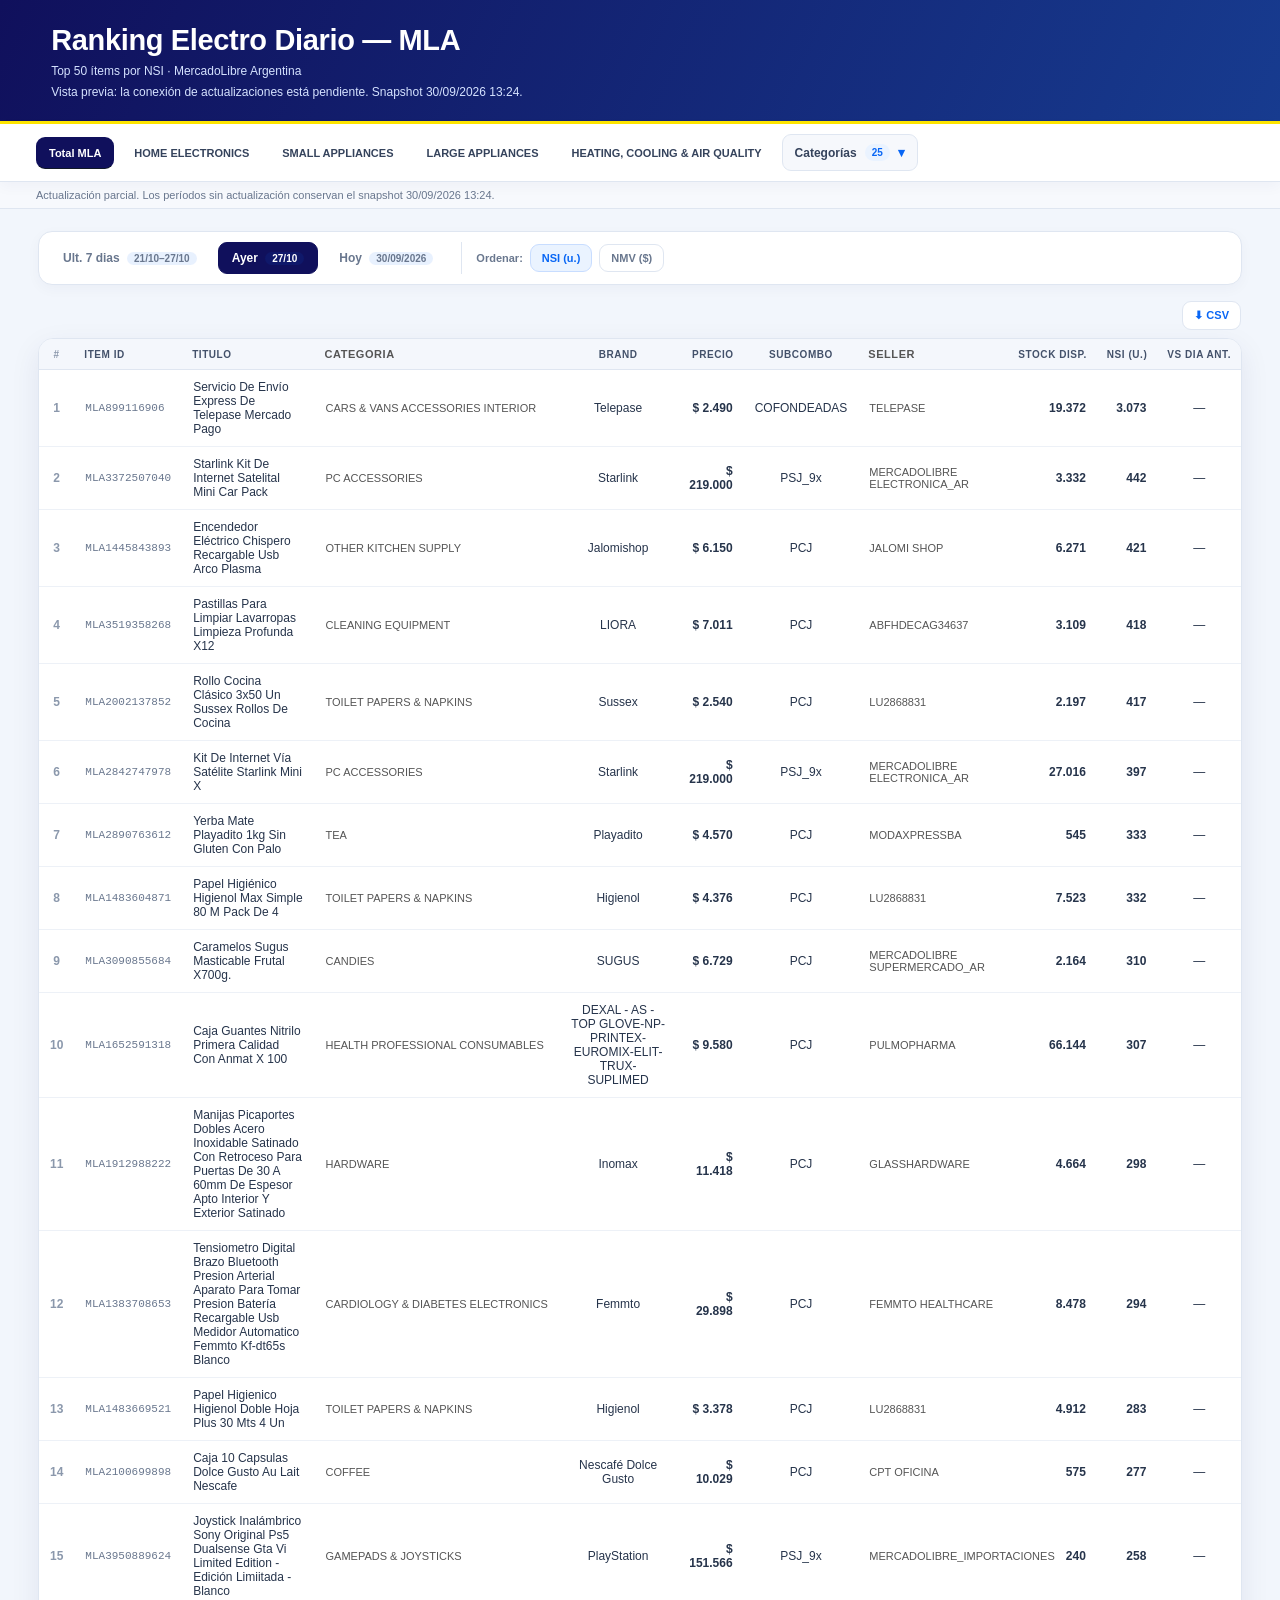
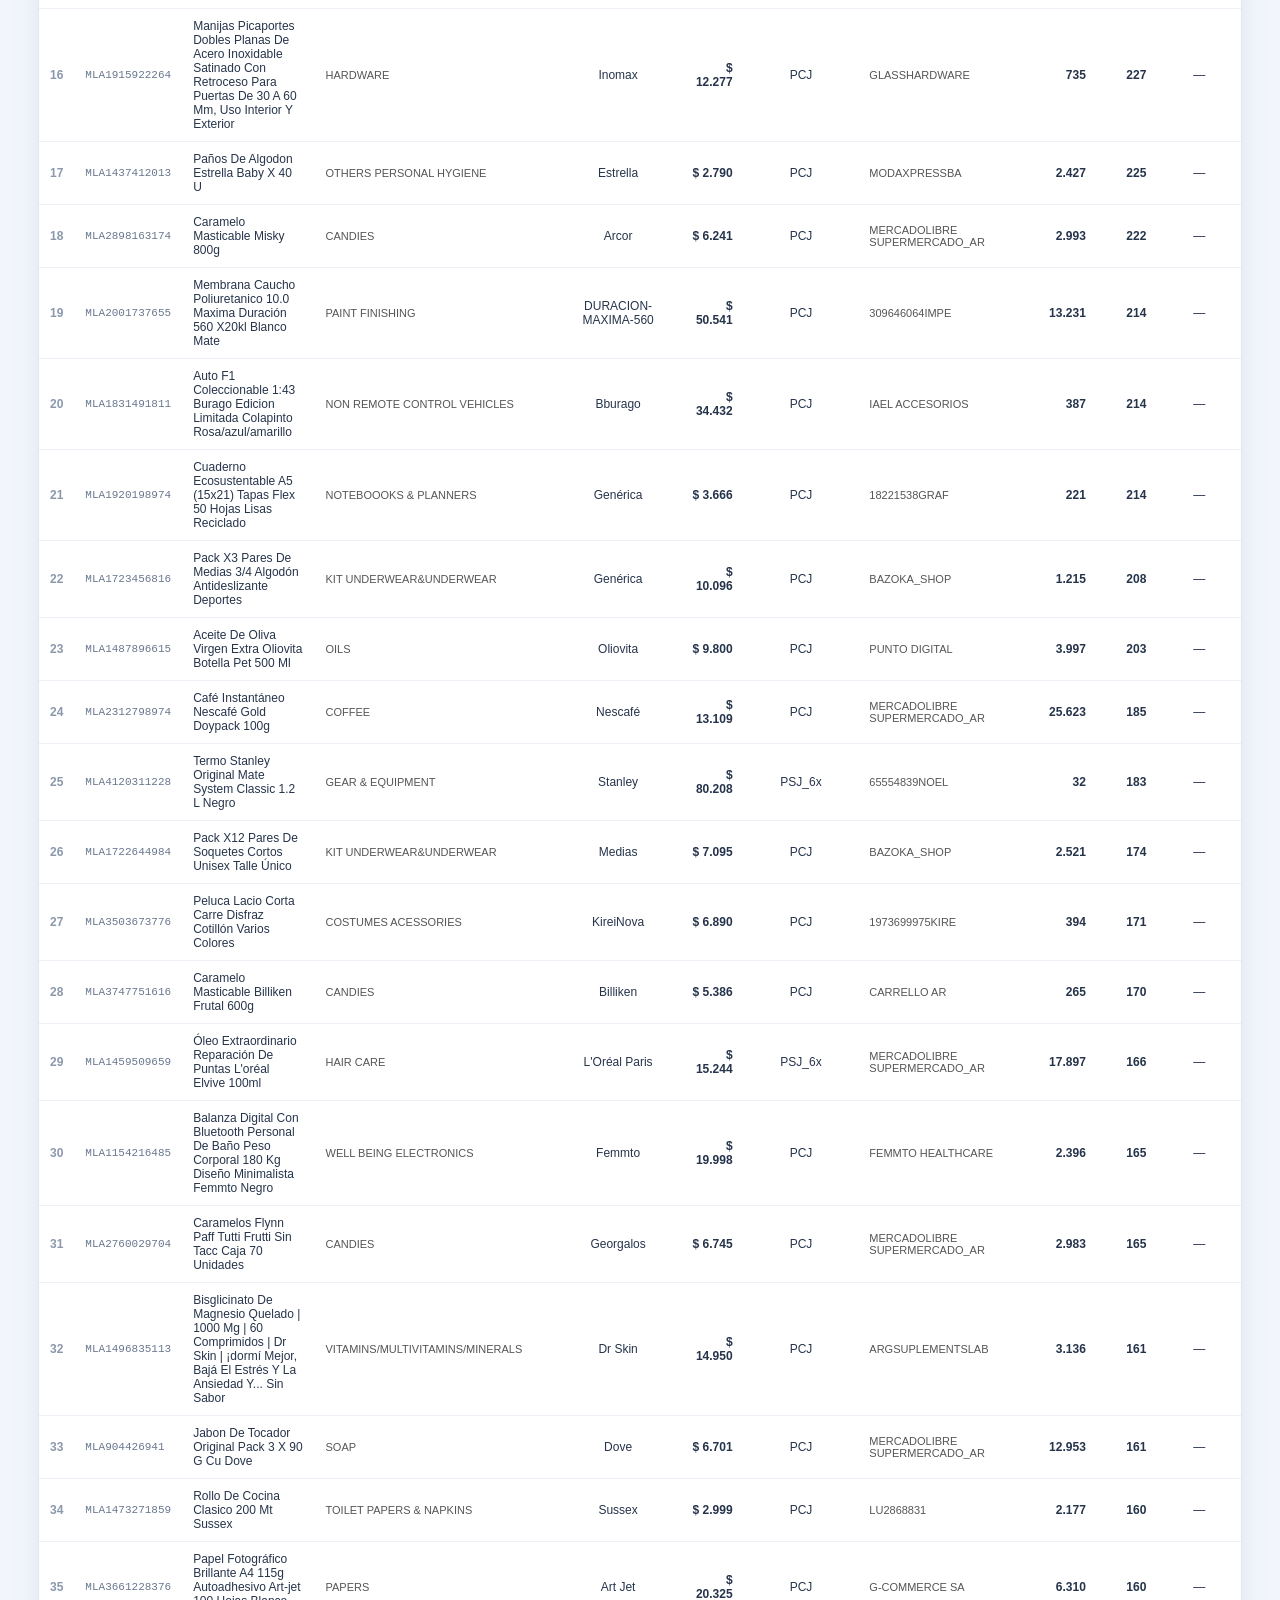
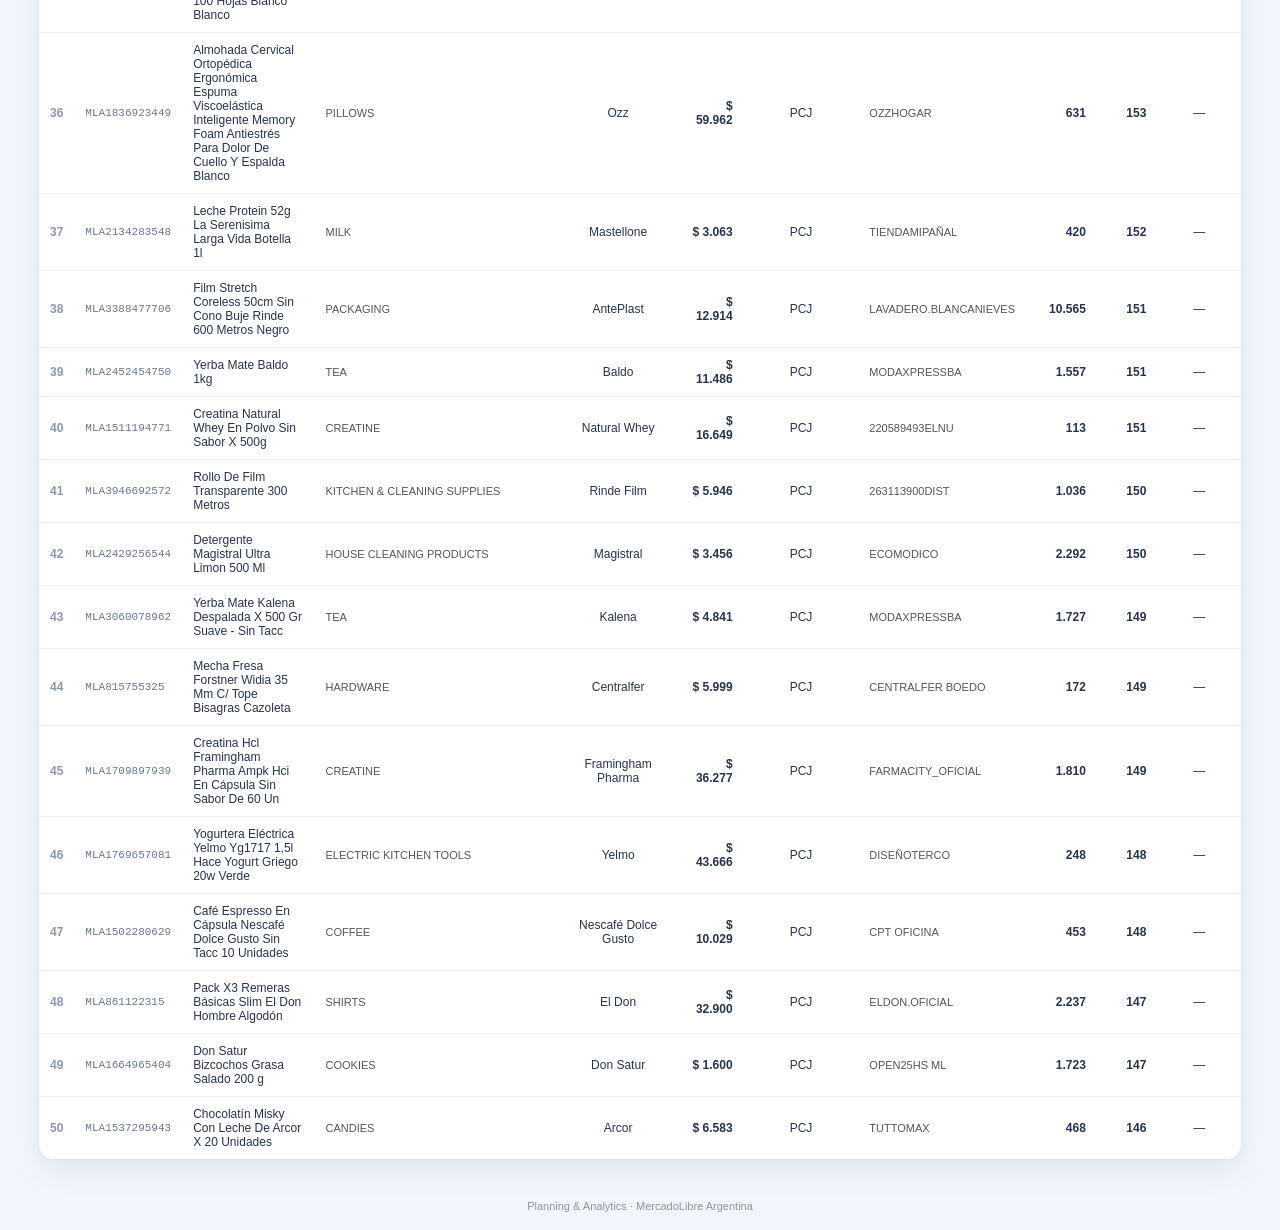
==== index.html @ 031a437a "Version ranking assets so style and timestamp fixes load immediately" ====
<!doctype html>
<html lang="es">
<meta charset="utf-8">
<meta name="viewport" content="width=device-width, initial-scale=1">
<title>Ranking Electro · MercadoLibre Argentina</title>
<body>
<p id="message">Cargando ranking…</p>
<noscript><p>Activá JavaScript para ver los datos actualizados. <a href="snapshot.html">Ver archivo histórico</a>.</p></noscript>
<script>
(async function () {
  try {
    const response = await fetch('snapshot.html', {cache: 'no-store'});
    if (!response.ok) throw new Error('No se pudo cargar el ranking');
    let html = await response.text();
    if (!html.includes('class="cat-tabs"') || !html.includes('</body>')) throw new Error('El formato del ranking cambió');
    html = html.replace('</head>', '<link rel="stylesheet" href="theme-preview.css?v=20261028-2"></head>');
    html = html.replace('</body>', '<script src="theme-preview.js?v=20261028-2"><\/script><script src="refresh-preview.js?v=20261028-2"><\/script></body>');
    document.open(); document.write(html); document.close();
  } catch (error) {
    document.getElementById('message').textContent = error.message;
  }
})();
</script>
</body>
</html>
---- theme-preview.css ----
:root {
  --ink: #18243a;
  --muted: #69778e;
  --navy: #10105c;
  --blue: #0866f5;
  --blue-soft: #eaf3ff;
  --line: #dfe6f1;
  --surface: #ffffff;
  --canvas: #f2f6fc;
  --accent: #ffe600;
  --shadow: 0 10px 30px rgba(16, 16, 92, .08);
}

html { background: var(--canvas); }
body {
  background: var(--canvas);
  color: var(--ink);
  font-family: Inter, "Segoe UI", Arial, sans-serif;
}

.header {
  background: linear-gradient(115deg, #10105c 0%, #173b8f 100%);
  border: 0;
  border-bottom: 3px solid var(--accent);
  color: #fff;
  padding: 24px clamp(18px, 4vw, 56px) 22px;
}
.header h1 { color: #fff; font-size: clamp(21px, 2.3vw, 29px); letter-spacing: -.35px; }
.header p { color: #d5e2ff; font-size: 12px; margin-top: 7px; }
.header p.preview-note { background: transparent; border: 0; color: #d5e2ff; padding: 0; }

.cat-tabs {
  align-items: center;
  background: rgba(255,255,255,.96);
  border-bottom: 1px solid var(--line);
  box-shadow: 0 4px 14px rgba(16, 16, 92, .04);
  display: flex;
  flex-wrap: nowrap;
  gap: 7px;
  overflow: visible;
  padding: 10px clamp(12px, 3vw, 36px);
  position: sticky;
  top: 0;
  z-index: 20;
}
.tab-separator { display: none; }
.tab-btn {
  background: transparent;
  border: 1px solid transparent;
  border-radius: 9px;
  color: var(--muted);
  flex: 0 0 auto;
  font-size: 12px;
  padding: 9px 12px;
  transition: background .15s ease, color .15s ease, border-color .15s ease;
}
.tab-btn:hover { background: var(--blue-soft); color: var(--navy); }
.tab-btn.grp-btn { color: #35435c; font-size: 11px; font-weight: 700; letter-spacing: 0; }
.tab-btn.grp-btn[data-cat="grp-total"] { background: var(--navy); color: #fff; }
.tab-btn.grp-btn[data-cat="grp-total"].active { background: var(--navy); color: #fff !important; }
.tab-btn.active:not(.grp-btn) { background: var(--blue-soft); border-color: #c8ddff; color: var(--blue) !important; }
.hs-main-btn { border-color: #f4d6da; color: #a93245; }

.category-more { flex: 0 0 auto; position: relative; }
.category-more > summary {
  align-items: center;
  background: #f6f8fc;
  border: 1px solid var(--line);
  border-radius: 9px;
  color: #35435c;
  cursor: pointer;
  display: flex;
  font-size: 12px;
  font-weight: 700;
  gap: 8px;
  list-style: none;
  padding: 9px 12px;
  white-space: nowrap;
}
.category-more > summary::-webkit-details-marker { display: none; }
.category-more > summary::after { content: "▾"; color: var(--blue); font-size: 13px; }
.category-more[open] > summary { background: var(--blue-soft); border-color: #c8ddff; }
.category-count {
  background: var(--blue-soft);
  border-radius: 999px;
  color: var(--blue);
  font-size: 10px;
  font-weight: 700;
  padding: 3px 7px;
}
.preview-note {
  background: #f7f9fd;
  border-bottom: 1px solid var(--line);
  color: var(--muted);
  font-size: 11px;
  padding: 7px clamp(12px, 3vw, 36px);
}
.category-menu {
  background: var(--surface);
  border: 1px solid var(--line);
  border-radius: 14px;
  box-shadow: var(--shadow);
  display: grid;
  gap: 3px;
  grid-template-columns: repeat(2, minmax(170px, 1fr));
  max-height: min(65vh, 520px);
  min-width: min(440px, calc(100vw - 28px));
  overflow: auto;
  padding: 9px;
  position: absolute;
  right: 0;
  top: calc(100% + 8px);
  z-index: 30;
}
.category-menu .tab-btn {
  border: 0;
  border-radius: 8px;
  text-align: left;
  white-space: normal;
}
.category-menu .tab-btn.active { background: var(--blue-soft); }

.cat-panel { padding: 22px clamp(14px, 3vw, 38px); }
.day-bar {
  align-items: center;
  background: var(--surface);
  border: 1px solid var(--line);
  border-radius: 14px;
  box-shadow: 0 4px 14px rgba(16, 16, 92, .035);
  gap: 7px;
  margin-bottom: 16px;
  padding: 10px;
}
.day-btn {
  background: transparent;
  border: 1px solid transparent;
  border-radius: 9px;
  color: var(--muted);
  padding: 8px 13px;
}
.day-btn:hover { background: var(--blue-soft); color: var(--navy); }
.day-btn.active { background: var(--navy); border-color: var(--navy); box-shadow: none; color: #fff; }
.date-tag { background: rgba(8,102,245,.09); color: inherit; }
.day-sort-sep { background: var(--line); margin: 0 7px; }
.day-sort-lbl { color: var(--muted); }
.cat-sort-btn { border: 1px solid var(--line); border-radius: 9px; color: var(--muted); padding: 7px 11px; }
.cat-sort-btn.active { background: var(--blue-soft); border-color: #c8ddff; color: var(--blue); }

.card {
  background: var(--surface);
  border: 1px solid var(--line);
  border-radius: 15px;
  box-shadow: var(--shadow);
}
table { font-size: 12px; }
thead tr { background: #f4f7fc; }
thead th { border-bottom: 1px solid var(--line); color: #43516a; font-size: 10px; letter-spacing: .55px; }
tbody td { border-bottom-color: #edf1f7; color: #26344b; padding: 10px 11px; }
tbody tr:hover { background: #f5f9ff !important; }
.col-rank { color: #8b98ac; }
.col-id { color: #69778e; }
.dl-bar { margin: 0 1px 8px; }
.dl-btn { background: #fff; border: 1px solid var(--line); border-radius: 9px; color: var(--blue); padding: 7px 11px; }
.dl-btn:hover { background: var(--blue-soft); border-color: #c8ddff; color: var(--navy); }
.footer { color: #8a96a9; }

.hs-period-bar { background: linear-gradient(115deg, #8f2944 0%, #c54b50 100%); border-radius: 14px; padding: 14px 18px; }
.hs-cat-tabs { border-color: var(--line); border-radius: 13px; box-shadow: 0 4px 14px rgba(16, 16, 92, .035); }
.hs-cat-btn.active { color: var(--blue); }

@media (max-width: 760px) {
  .cat-tabs { flex-wrap: wrap; position: static; }
  .category-menu { grid-template-columns: 1fr; right: auto; left: 0; }
  .cat-panel { padding: 14px 10px; }
  .day-bar { align-items: stretch; }
  .day-sort-sep { display: none; }
  .day-sort-lbl { padding: 5px 4px; }
}
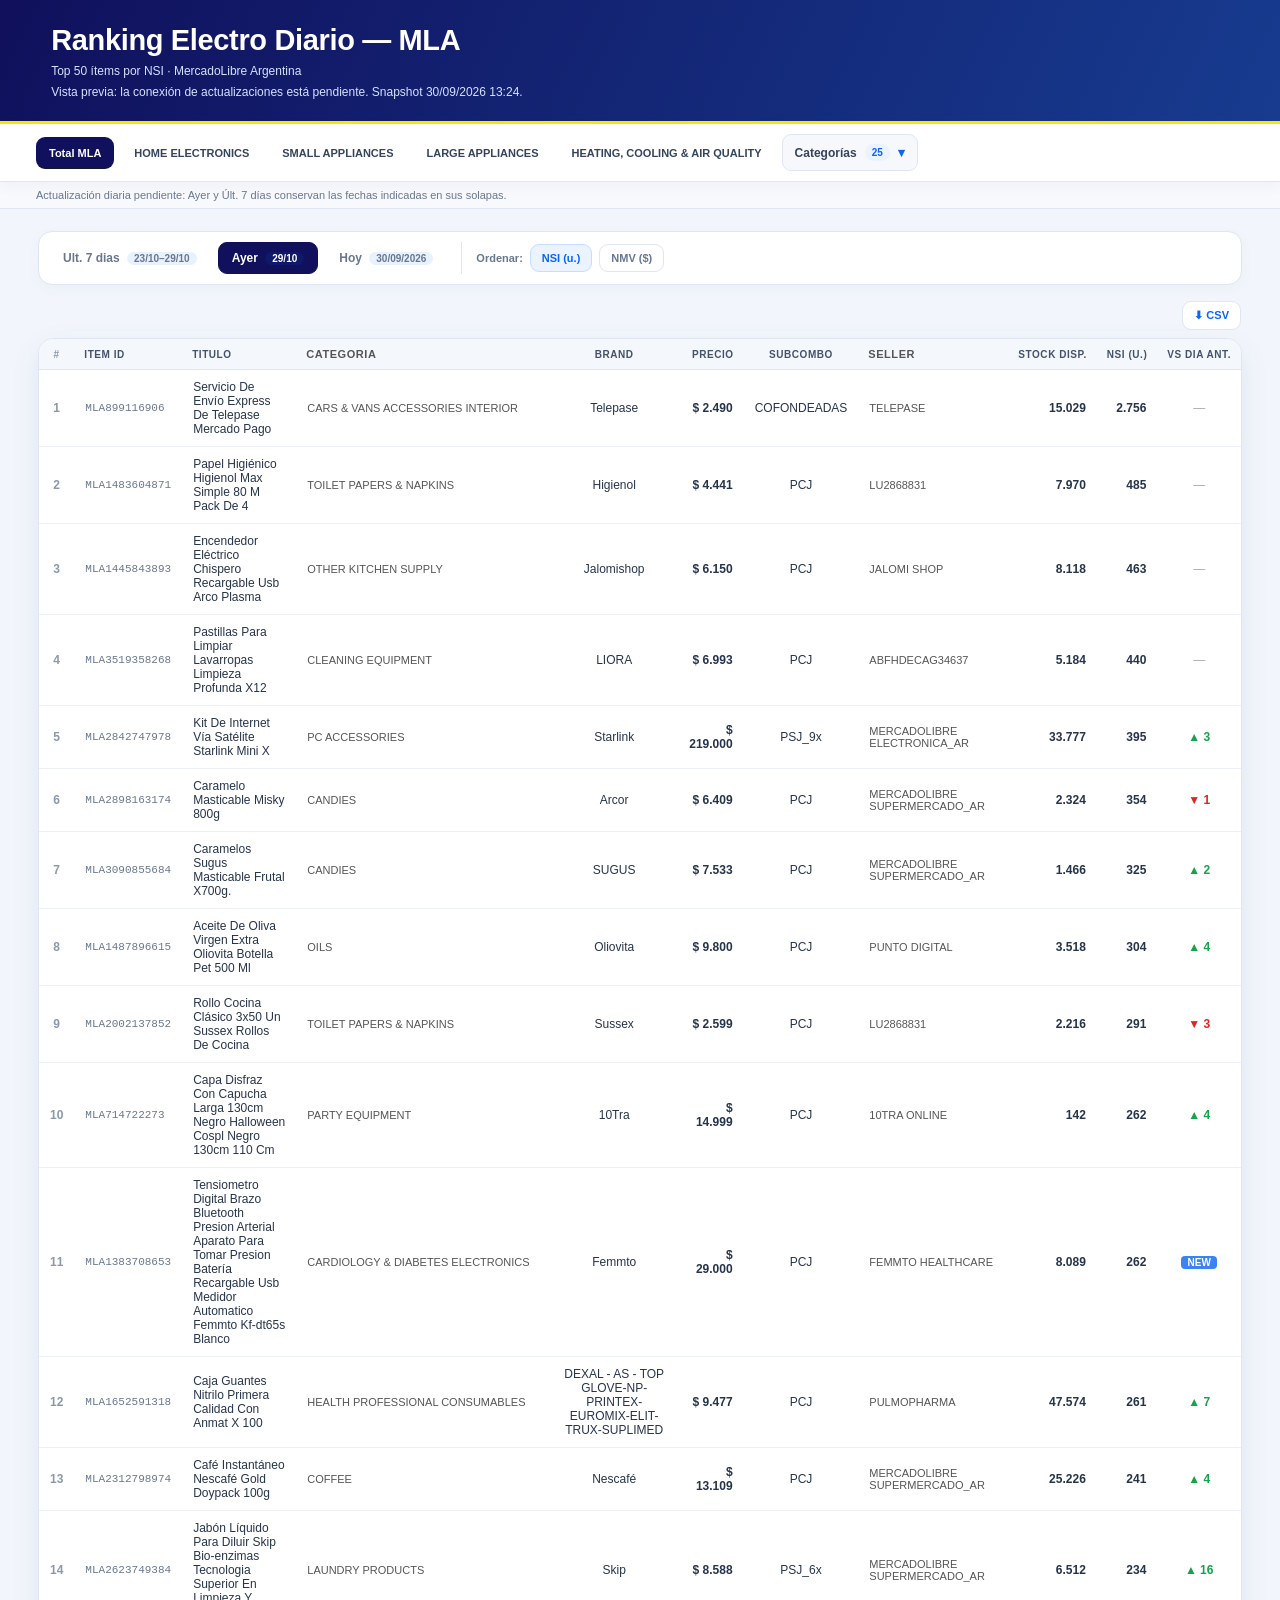
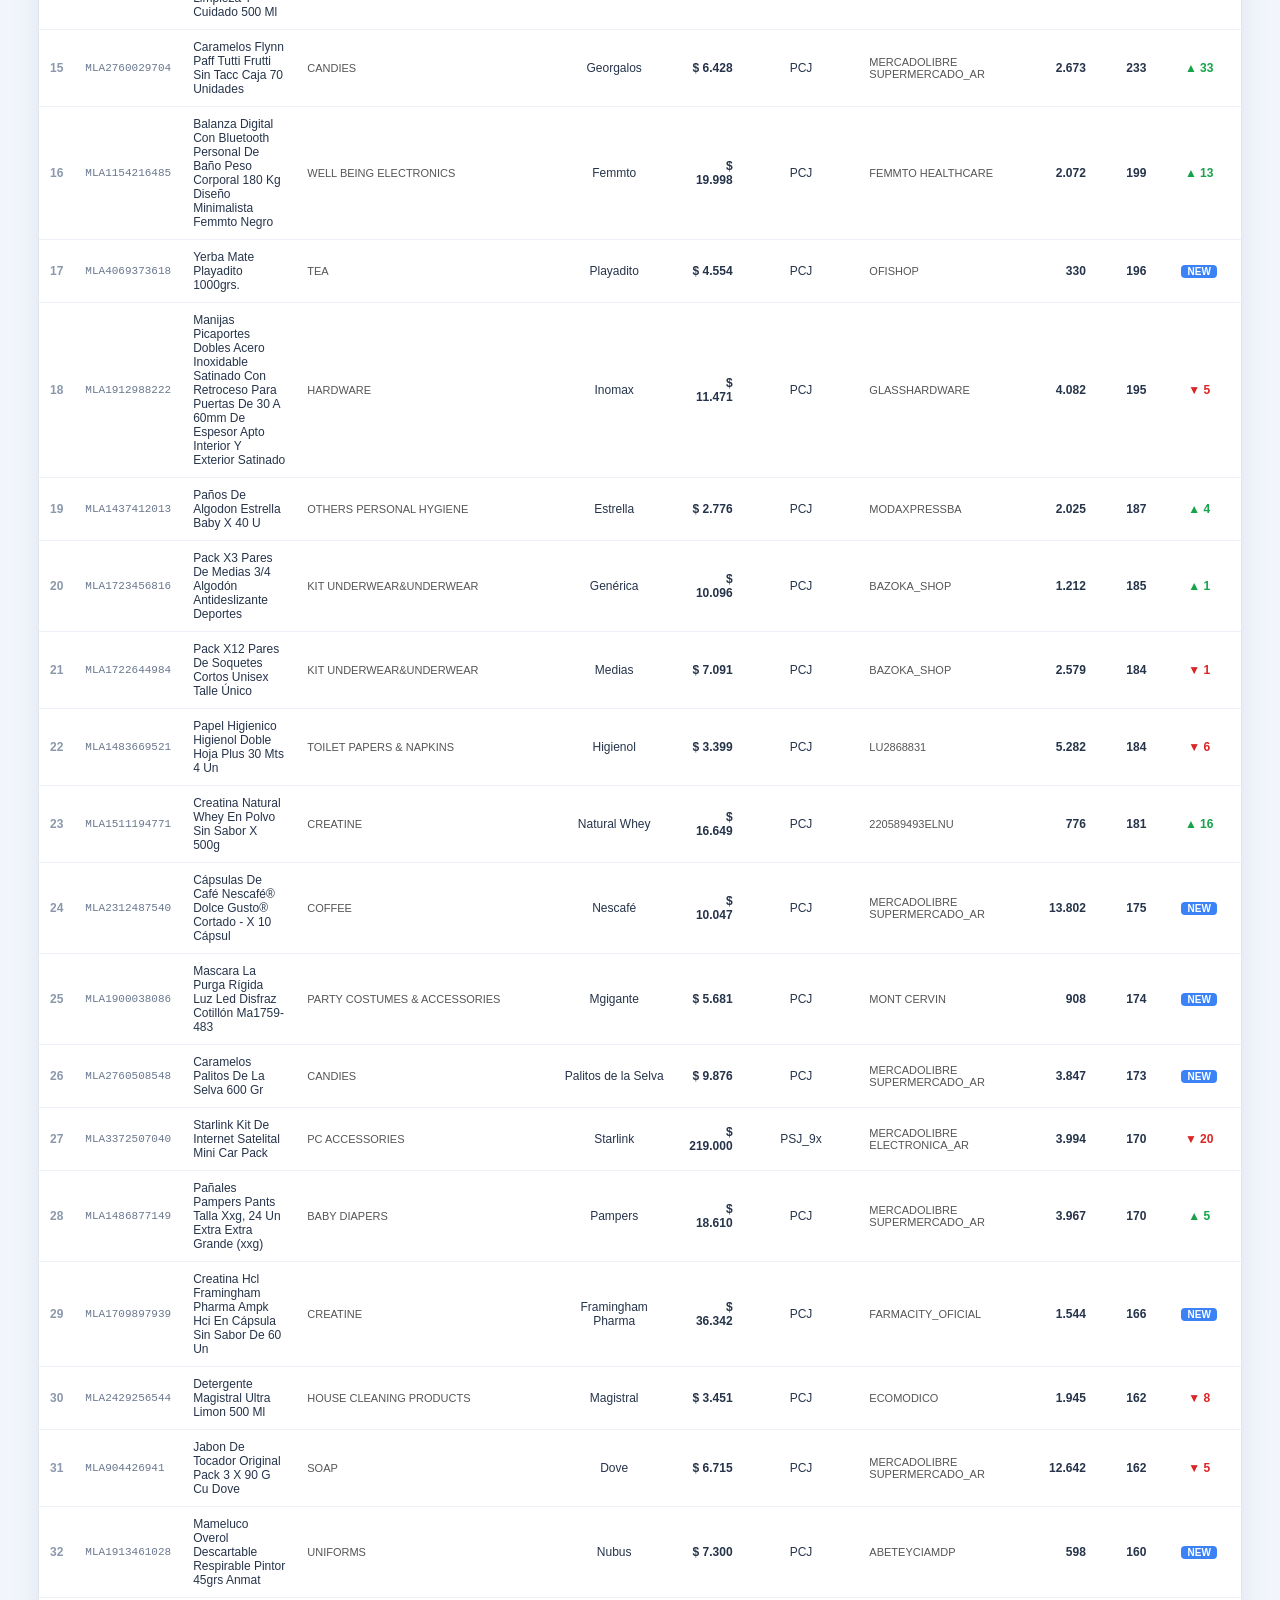
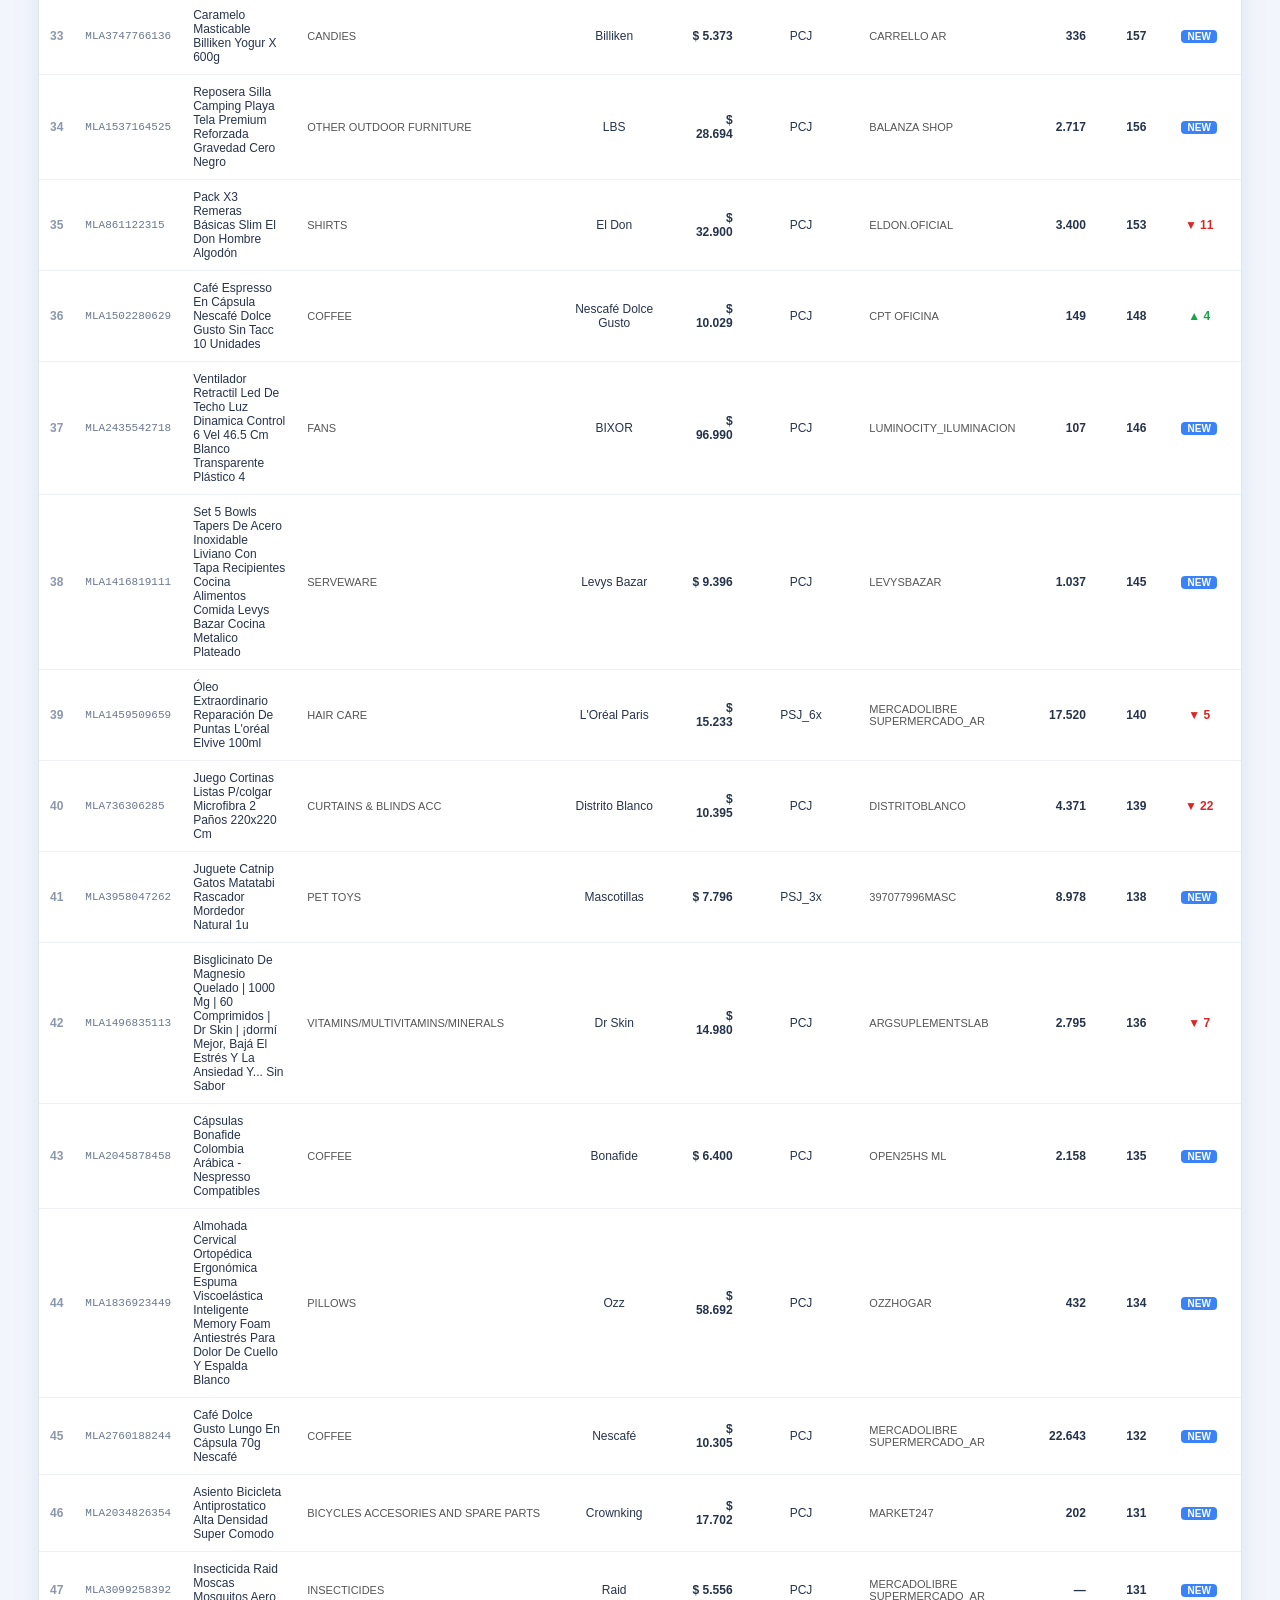
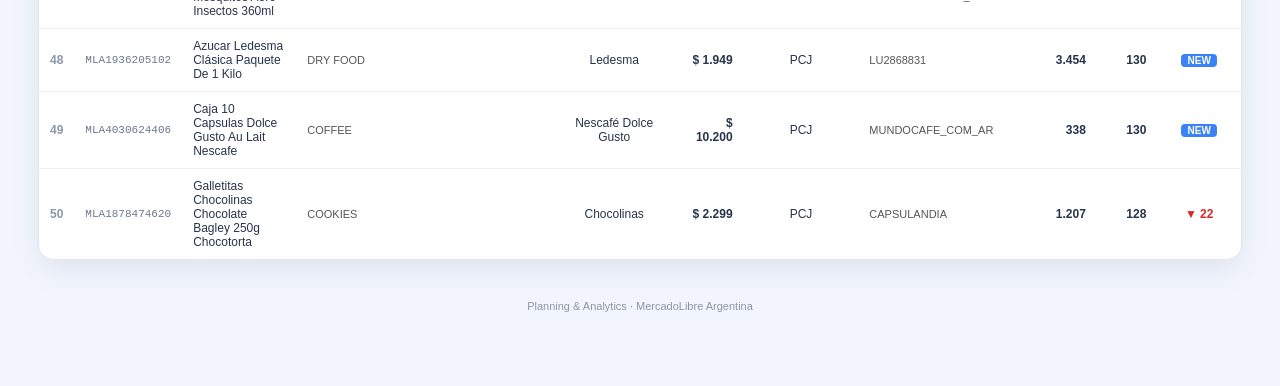
==== commit adfcc72f: "Restore rank changes, date freshness warnings, and metric-aware comparison" ====
--- a/index.html
+++ b/index.html
@@ -13,8 +13,8 @@
     if (!response.ok) throw new Error('No se pudo cargar el ranking');
     let html = await response.text();
     if (!html.includes('class="cat-tabs"') || !html.includes('</body>')) throw new Error('El formato del ranking cambió');
-    html = html.replace('</head>', '<link rel="stylesheet" href="theme-preview.css?v=20261028-2"></head>');
-    html = html.replace('</body>', '<script src="theme-preview.js?v=20261028-2"><\/script><script src="refresh-preview.js?v=20261028-2"><\/script></body>');
+    html = html.replace('</head>', '<link rel="stylesheet" href="theme-preview.css?v=20261030-1"></head>');
+    html = html.replace('</body>', '<script src="theme-preview.js?v=20261030-1"><\/script><script src="ranking-comparison.js?v=20261030-1"><\/script><script src="refresh-preview.js?v=20261030-1"><\/script></body>');
     document.open(); document.write(html); document.close();
   } catch (error) {
     document.getElementById('message').textContent = error.message;
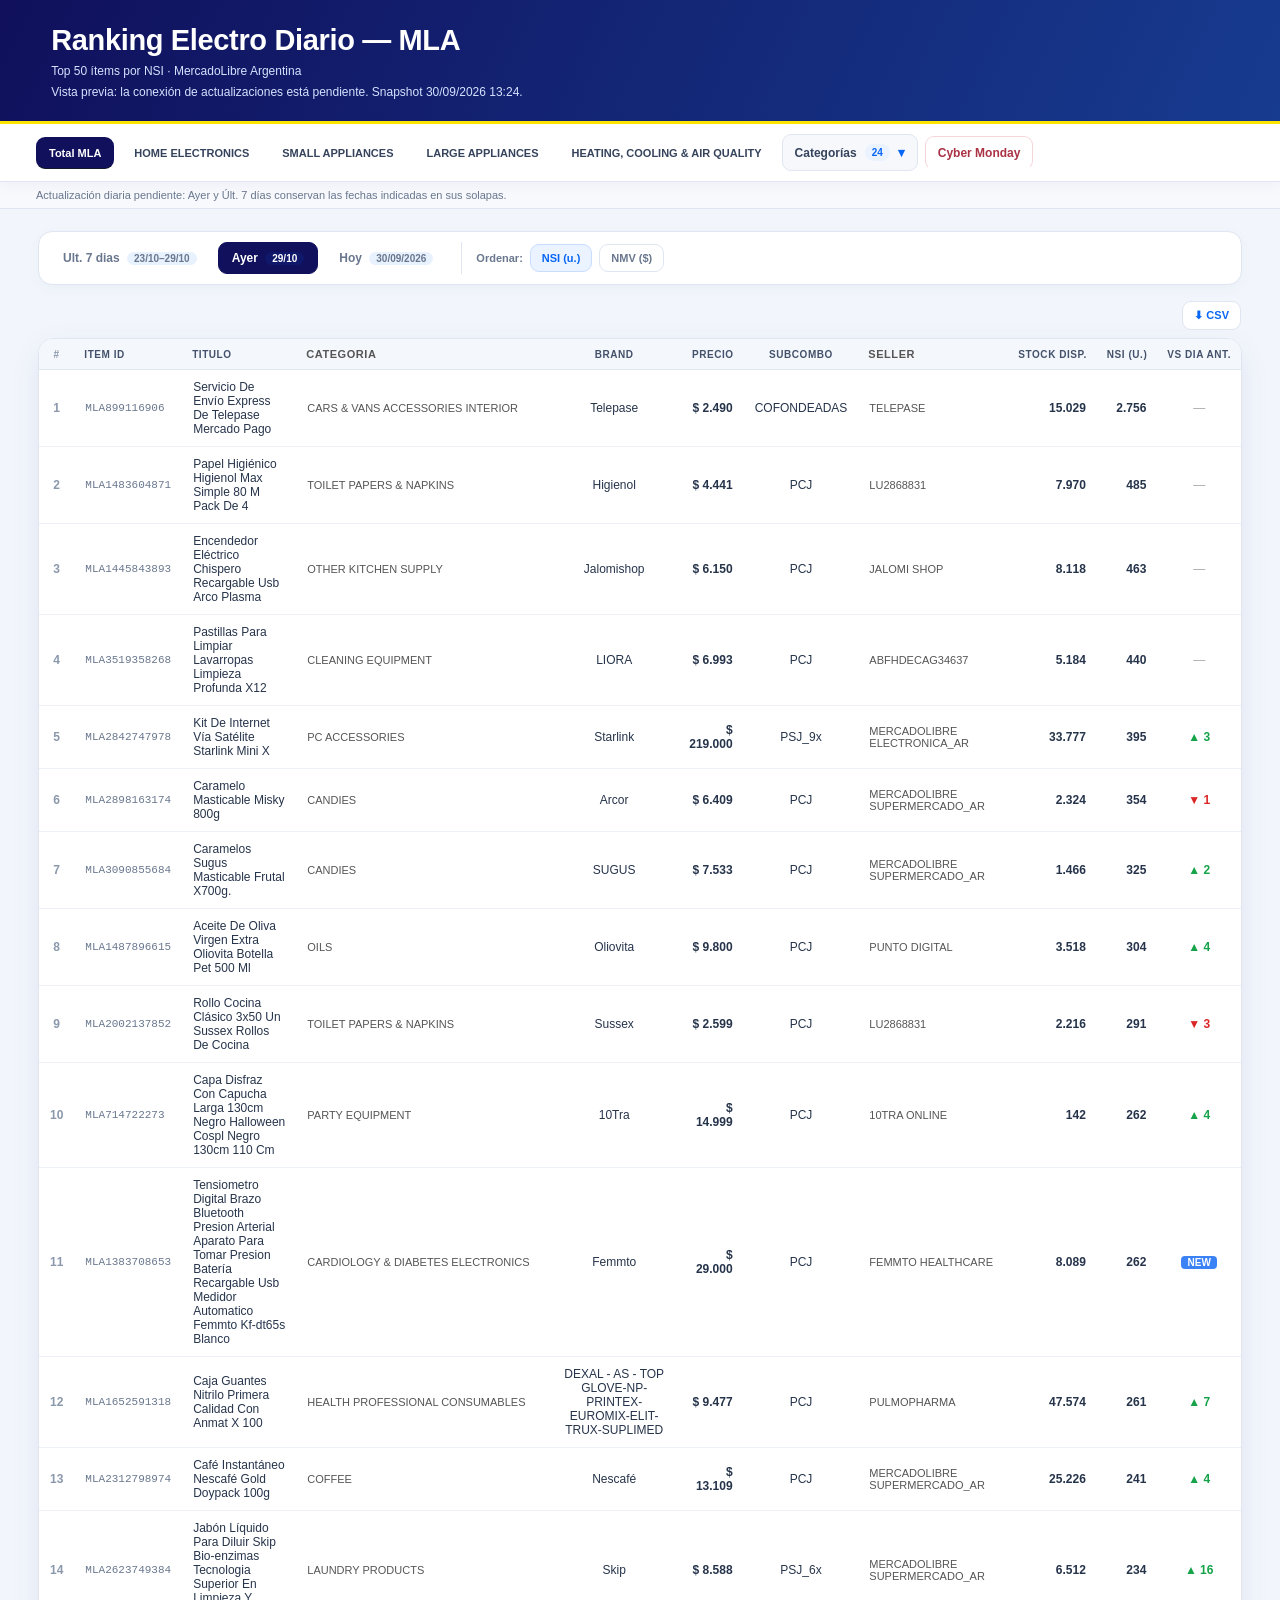
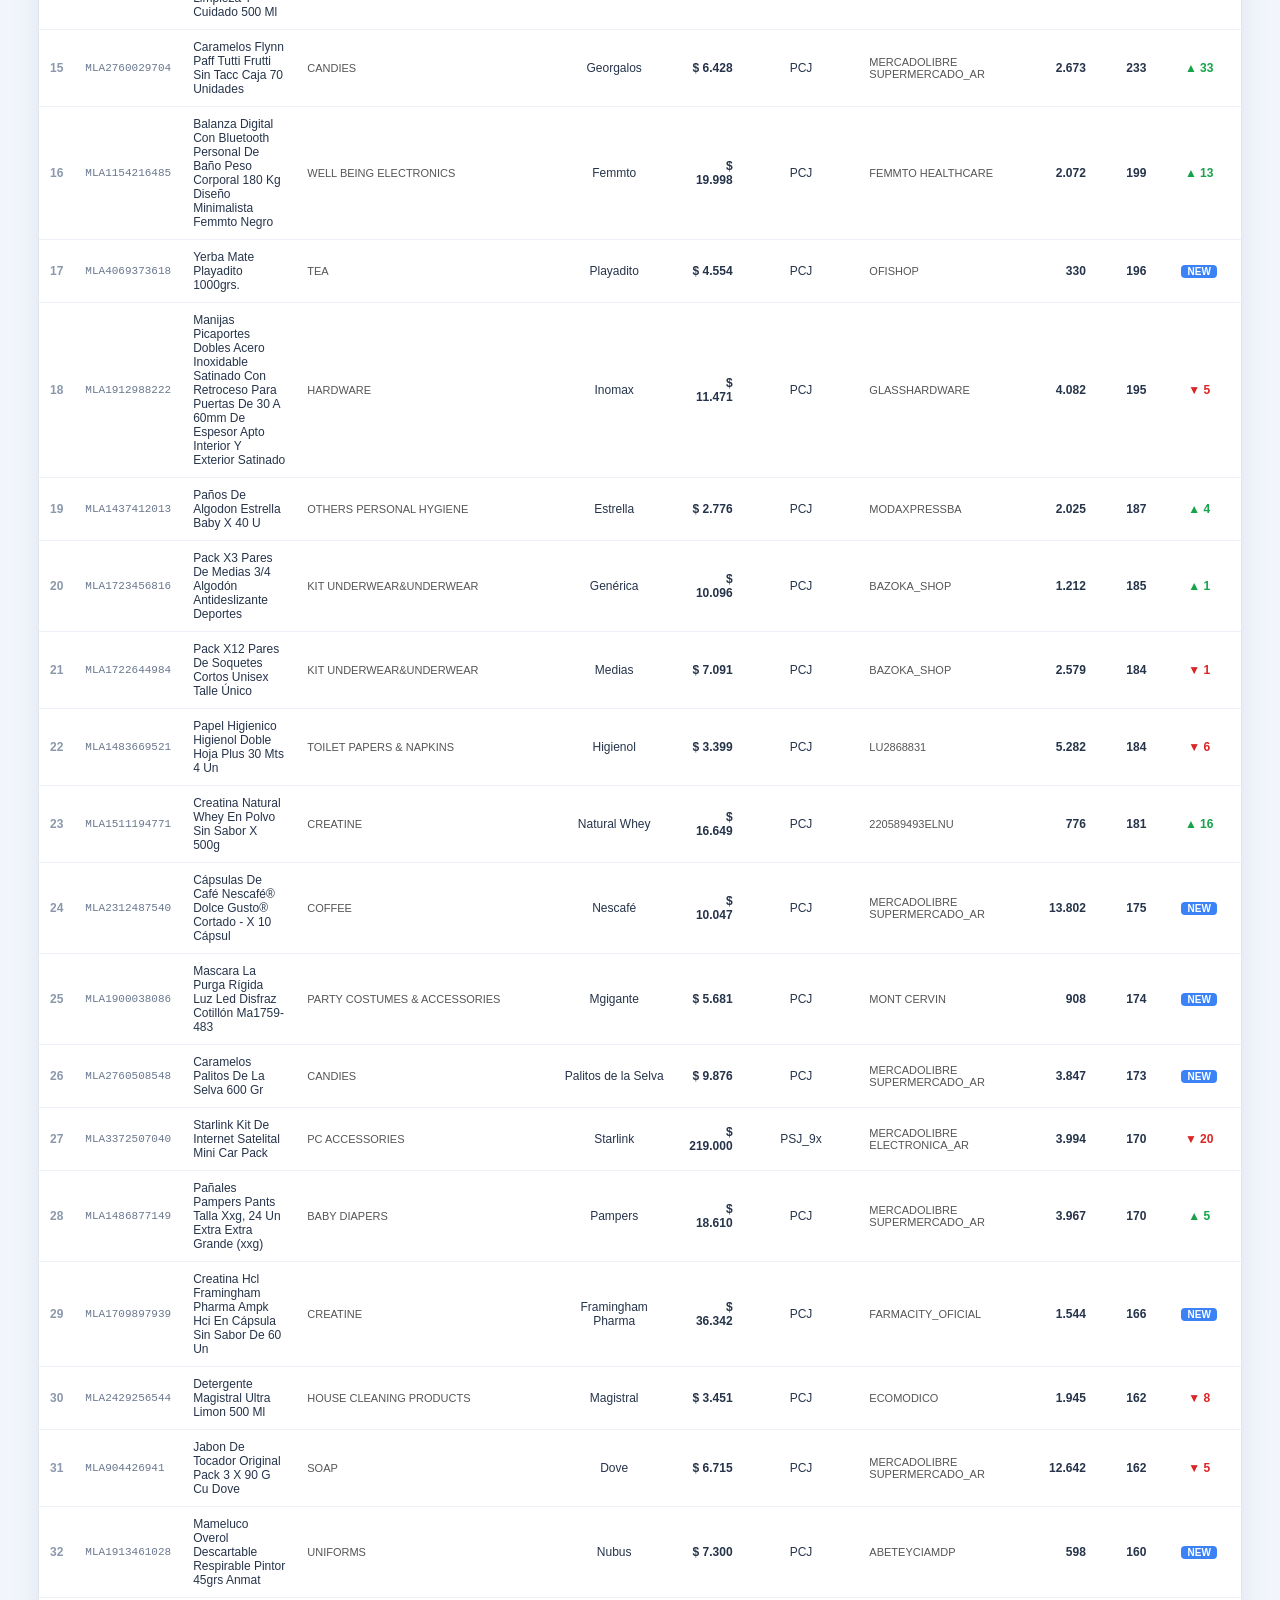
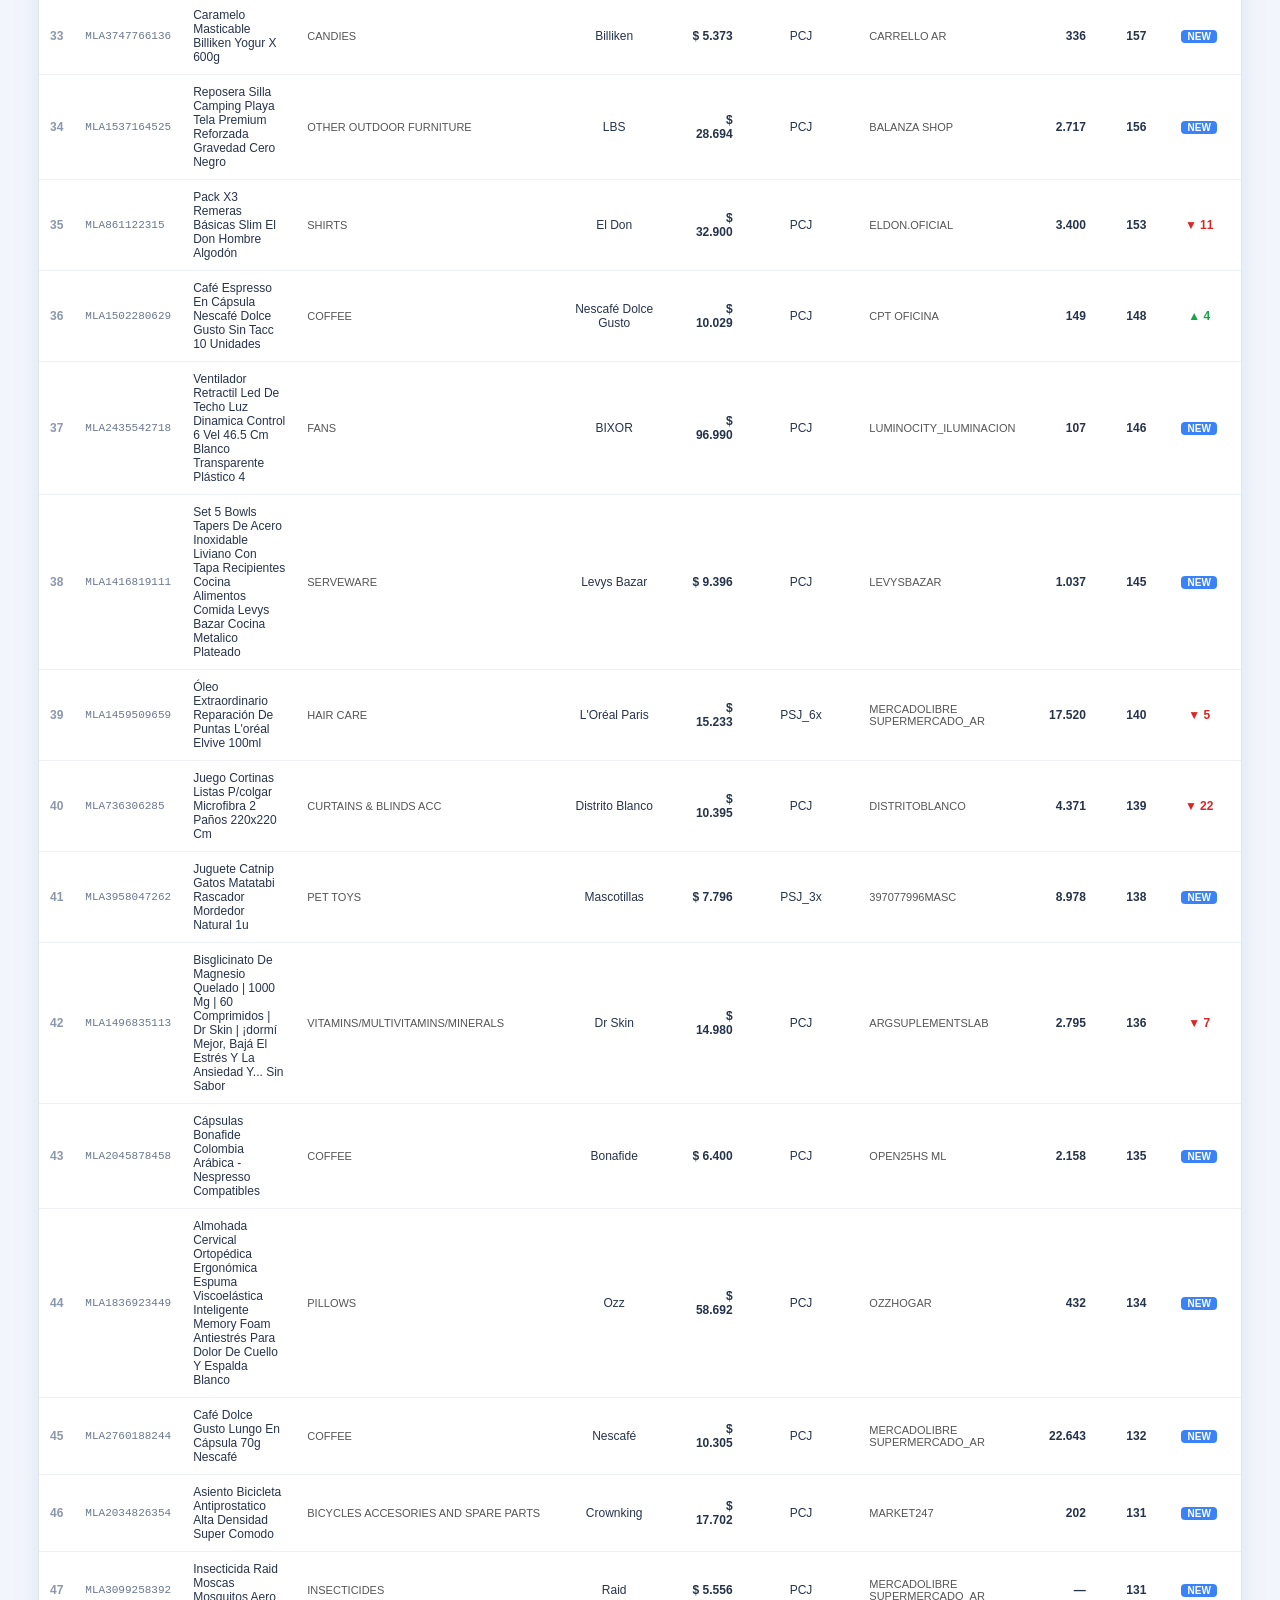
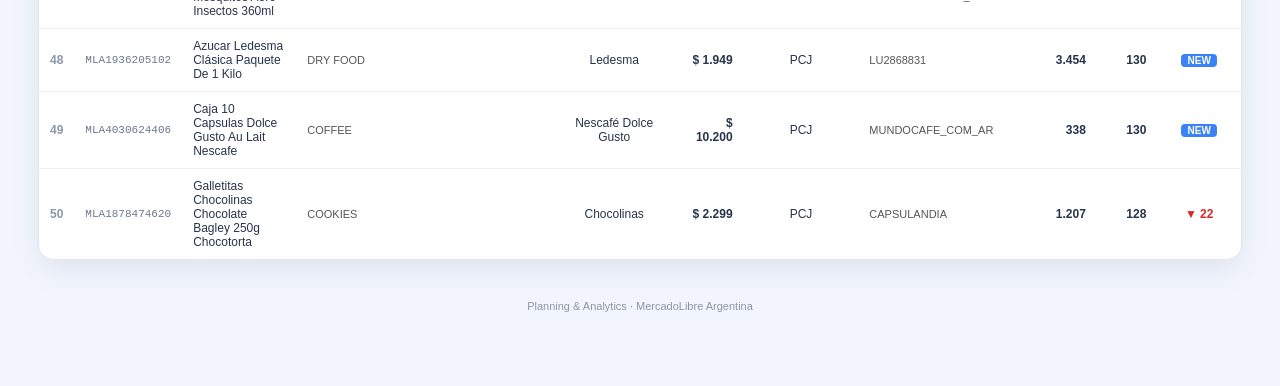
==== commit d9dd1c2a: "Replace Hot Sale with Cyber Monday November 2–11, 2026" ====
--- a/index.html
+++ b/index.html
@@ -13,8 +13,8 @@
     if (!response.ok) throw new Error('No se pudo cargar el ranking');
     let html = await response.text();
     if (!html.includes('class="cat-tabs"') || !html.includes('</body>')) throw new Error('El formato del ranking cambió');
-    html = html.replace('</head>', '<link rel="stylesheet" href="theme-preview.css?v=20261030-1"></head>');
-    html = html.replace('</body>', '<script src="theme-preview.js?v=20261030-1"><\/script><script src="ranking-comparison.js?v=20261030-1"><\/script><script src="refresh-preview.js?v=20261030-1"><\/script></body>');
+    html = html.replace('</head>', '<link rel="stylesheet" href="theme-preview.css?v=20261030-3"></head>');
+    html = html.replace('</body>', '<script src="theme-preview.js?v=20261030-3"><\/script><script src="ranking-comparison.js?v=20261030-3"><\/script><script src="cyber-preview.js?v=20261030-3"><\/script><script src="refresh-preview.js?v=20261030-3"><\/script></body>');
     document.open(); document.write(html); document.close();
   } catch (error) {
     document.getElementById('message').textContent = error.message;
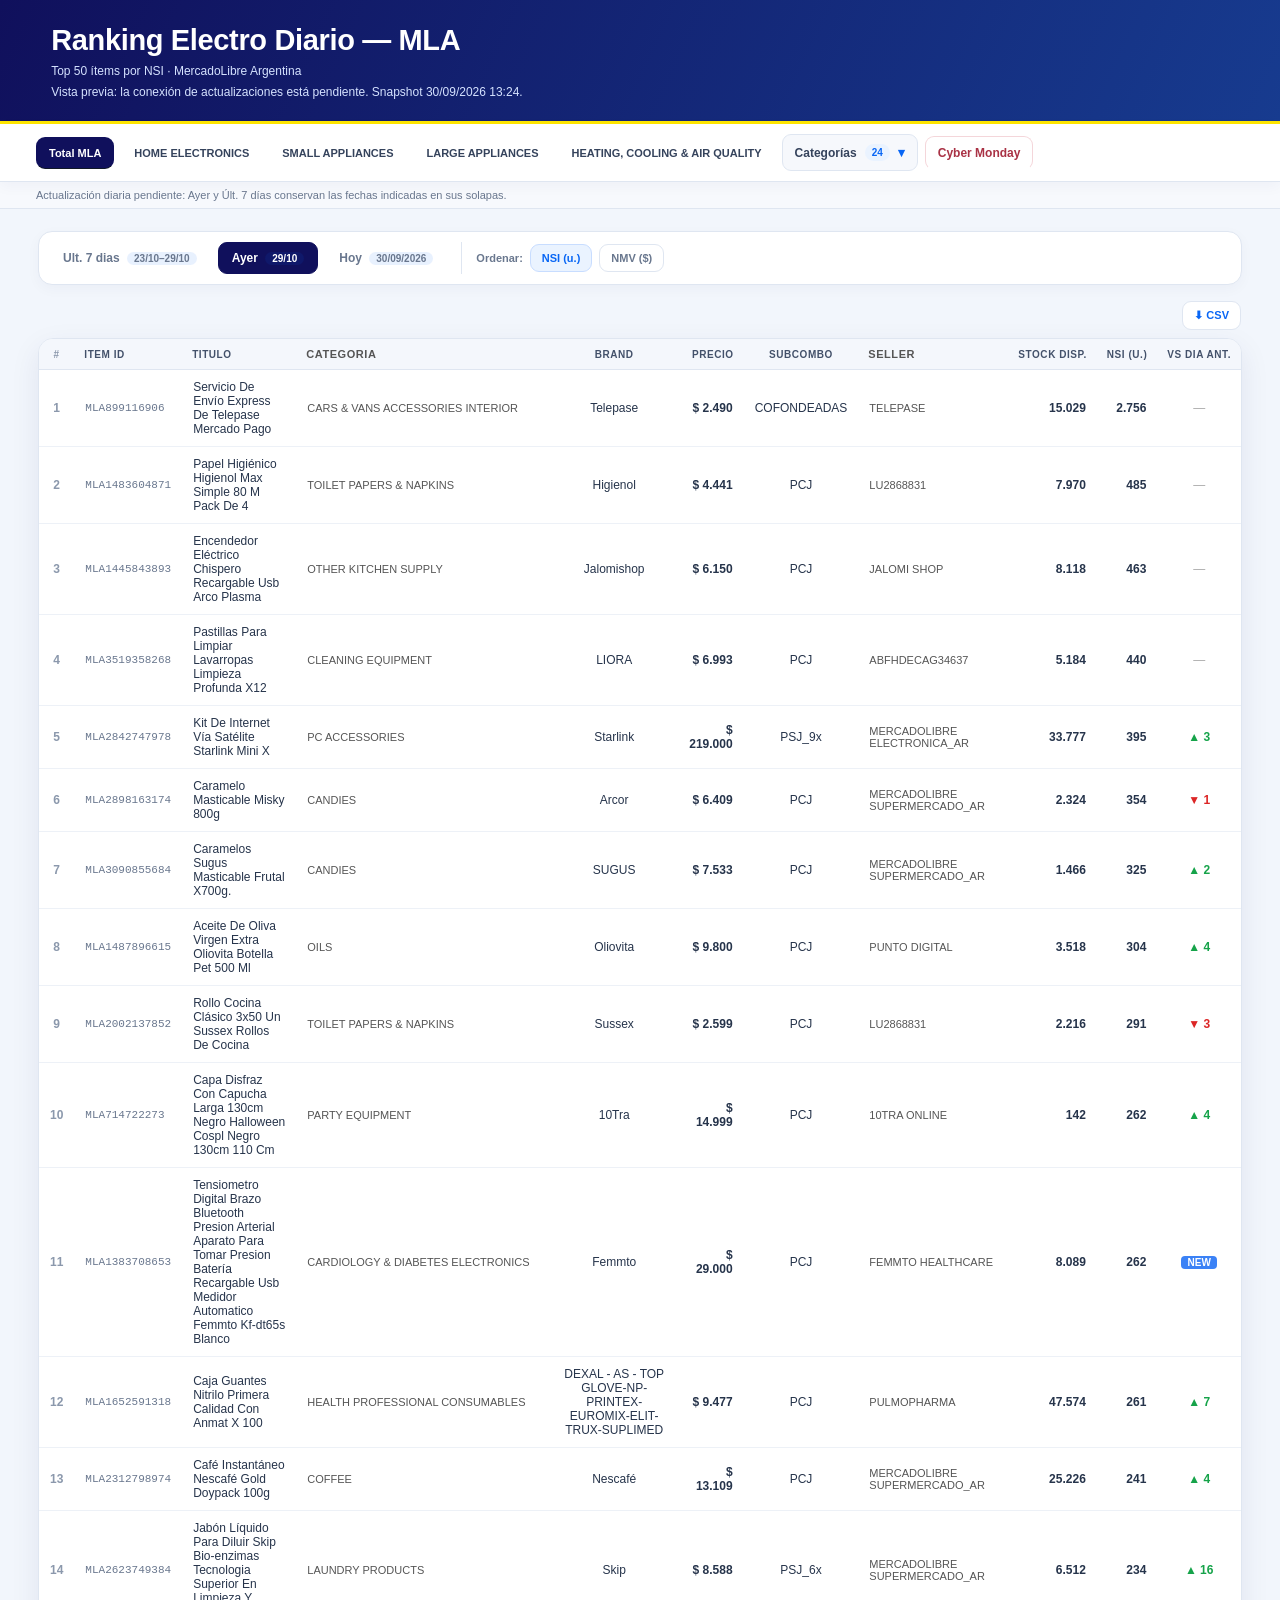
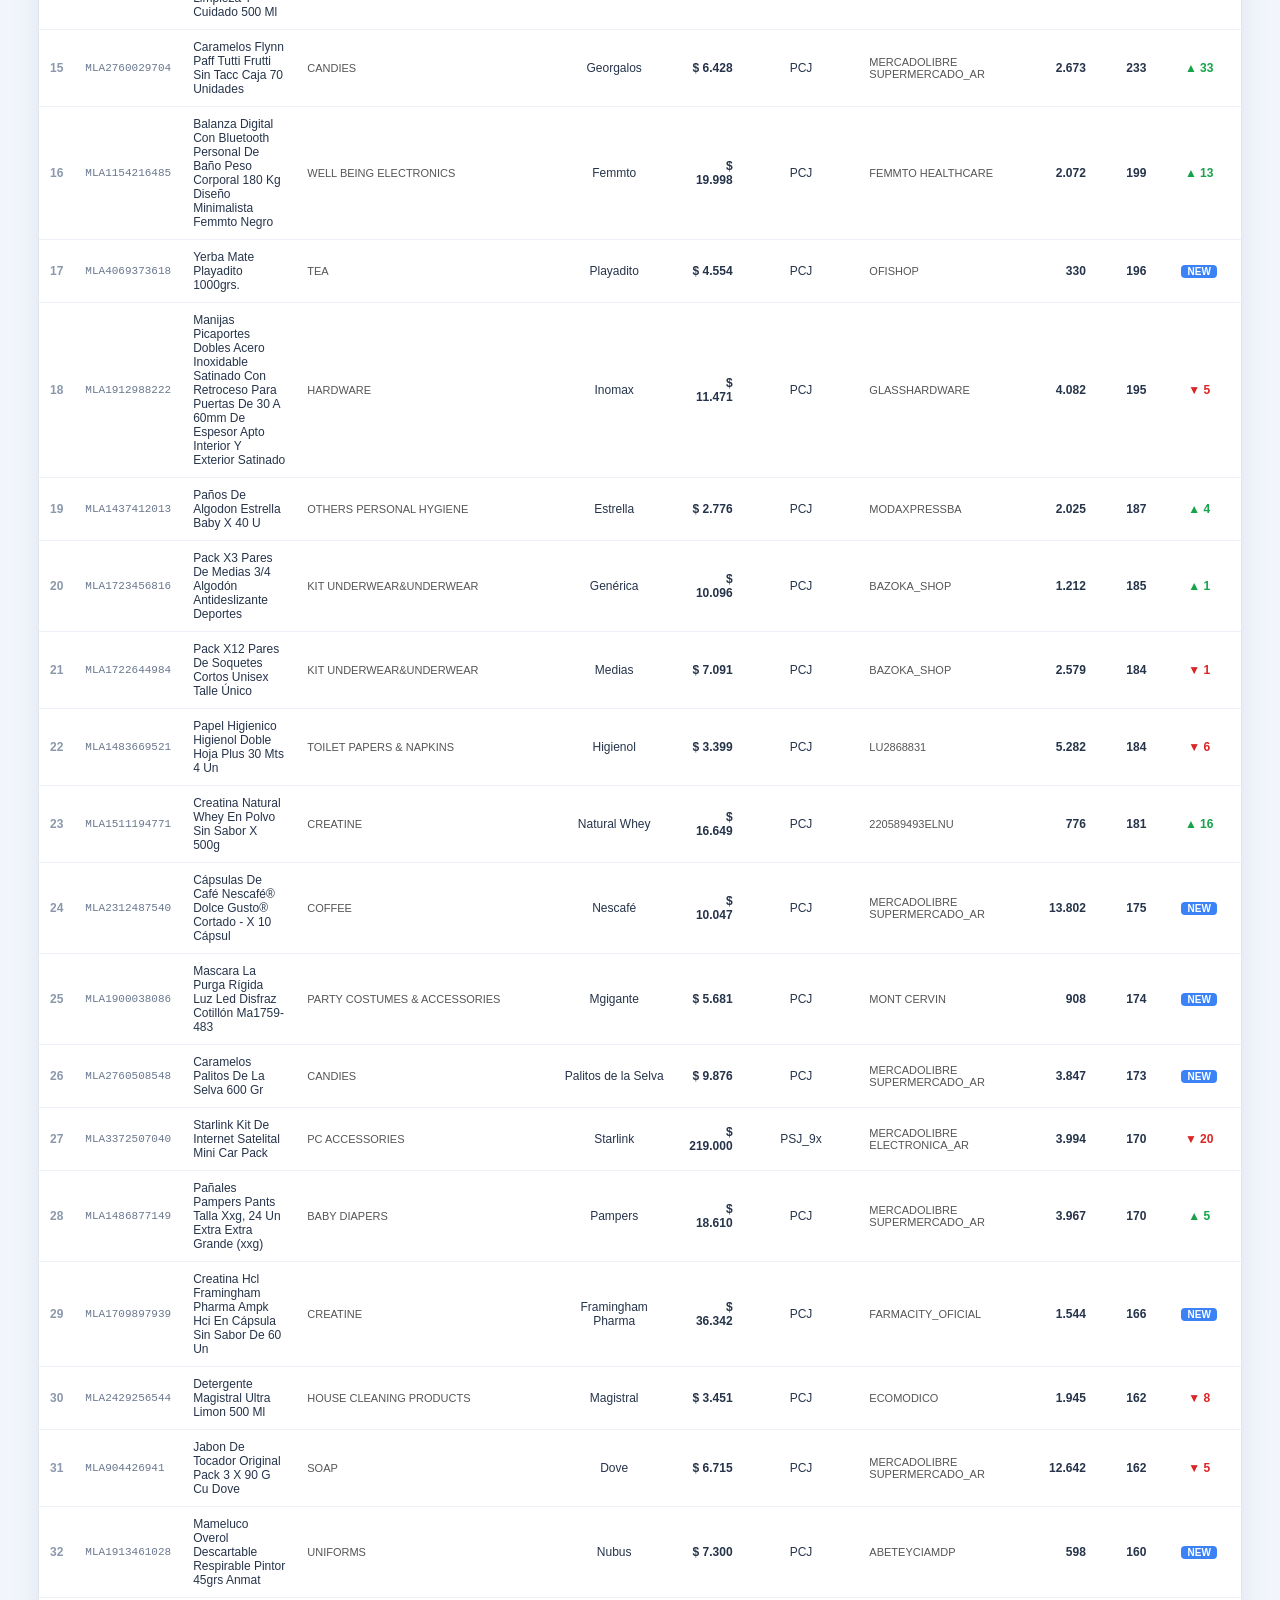
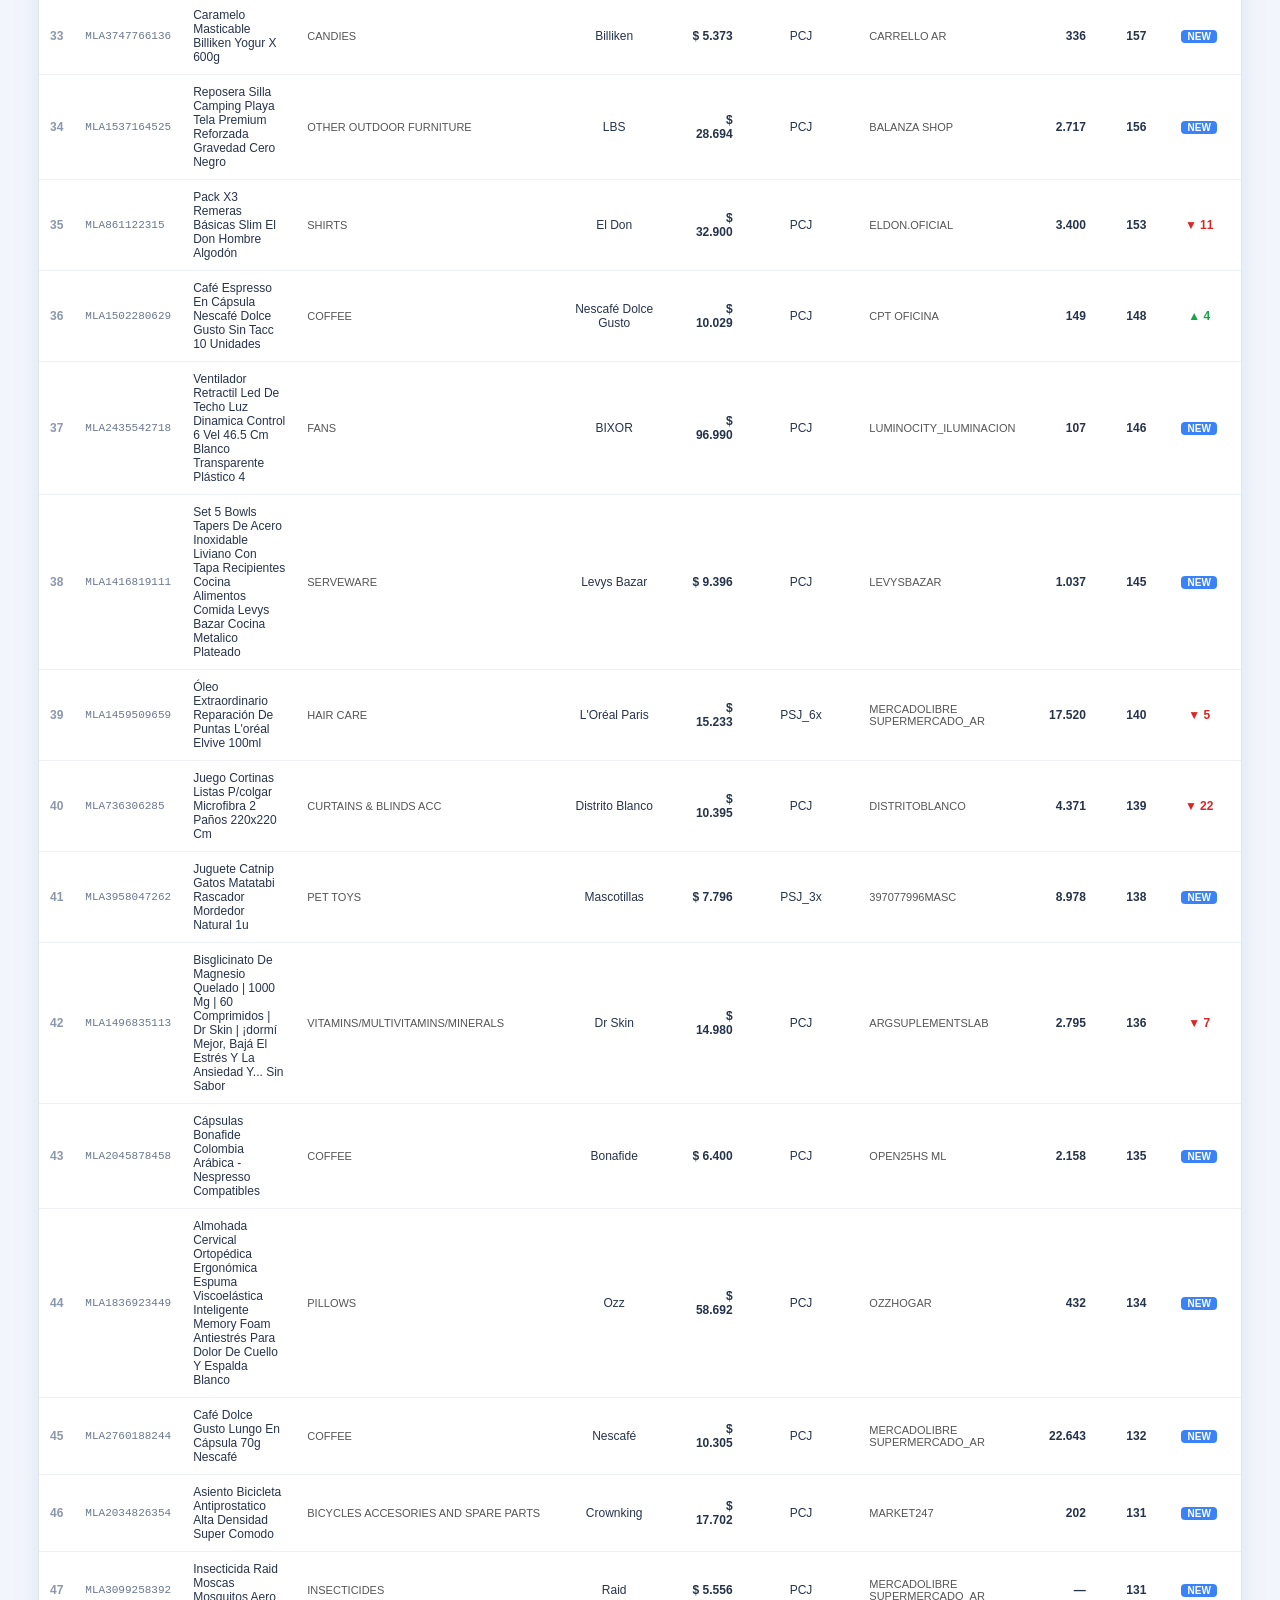
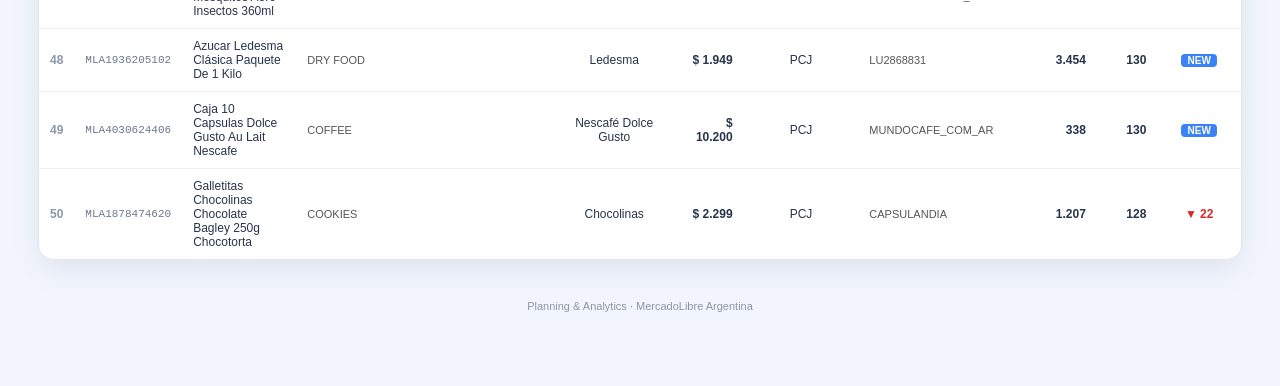
==== commit 6d9c5706: "Improve Cyber Monday day contrast and category navigation" ====
--- a/index.html
+++ b/index.html
@@ -13,8 +13,8 @@
     if (!response.ok) throw new Error('No se pudo cargar el ranking');
     let html = await response.text();
     if (!html.includes('class="cat-tabs"') || !html.includes('</body>')) throw new Error('El formato del ranking cambió');
-    html = html.replace('</head>', '<link rel="stylesheet" href="theme-preview.css?v=20261030-3"></head>');
-    html = html.replace('</body>', '<script src="theme-preview.js?v=20261030-3"><\/script><script src="ranking-comparison.js?v=20261030-3"><\/script><script src="cyber-preview.js?v=20261030-3"><\/script><script src="refresh-preview.js?v=20261030-3"><\/script></body>');
+    html = html.replace('</head>', '<link rel="stylesheet" href="theme-preview.css?v=20261030-4"></head>');
+    html = html.replace('</body>', '<script src="theme-preview.js?v=20261030-4"><\/script><script src="ranking-comparison.js?v=20261030-4"><\/script><script src="cyber-preview.js?v=20261030-4"><\/script><script src="refresh-preview.js?v=20261030-4"><\/script></body>');
     document.open(); document.write(html); document.close();
   } catch (error) {
     document.getElementById('message').textContent = error.message;
--- a/theme-preview.css
+++ b/theme-preview.css
@@ -167,6 +167,13 @@
 .hs-period-bar { background: linear-gradient(115deg, #8f2944 0%, #c54b50 100%); border-radius: 14px; padding: 14px 18px; }
 .hs-cat-tabs { border-color: var(--line); border-radius: 13px; box-shadow: 0 4px 14px rgba(16, 16, 92, .035); }
 .hs-cat-btn.active { color: var(--blue); }
+.hs-cat-tabs { align-items: center; overflow: visible; }
+.hs-cat-tabs .category-menu { z-index: 25; }
+.hs-cat-tabs .category-menu .hs-cat-btn { text-align: left; white-space: normal; border-radius: 7px; padding: 9px 11px; }
+.hs-day-btn { background: #fff; border-color: var(--line); color: #43516a; }
+.hs-day-btn.active { background: var(--navy); border-color: var(--navy); color: #fff; }
+.hs-day-btn .date-tag { background: #eaf3ff; color: #43516a; }
+.hs-day-btn.active .date-tag { background: rgba(255,255,255,.18); color: #fff; }
 
 @media (max-width: 760px) {
   .cat-tabs { flex-wrap: wrap; position: static; }
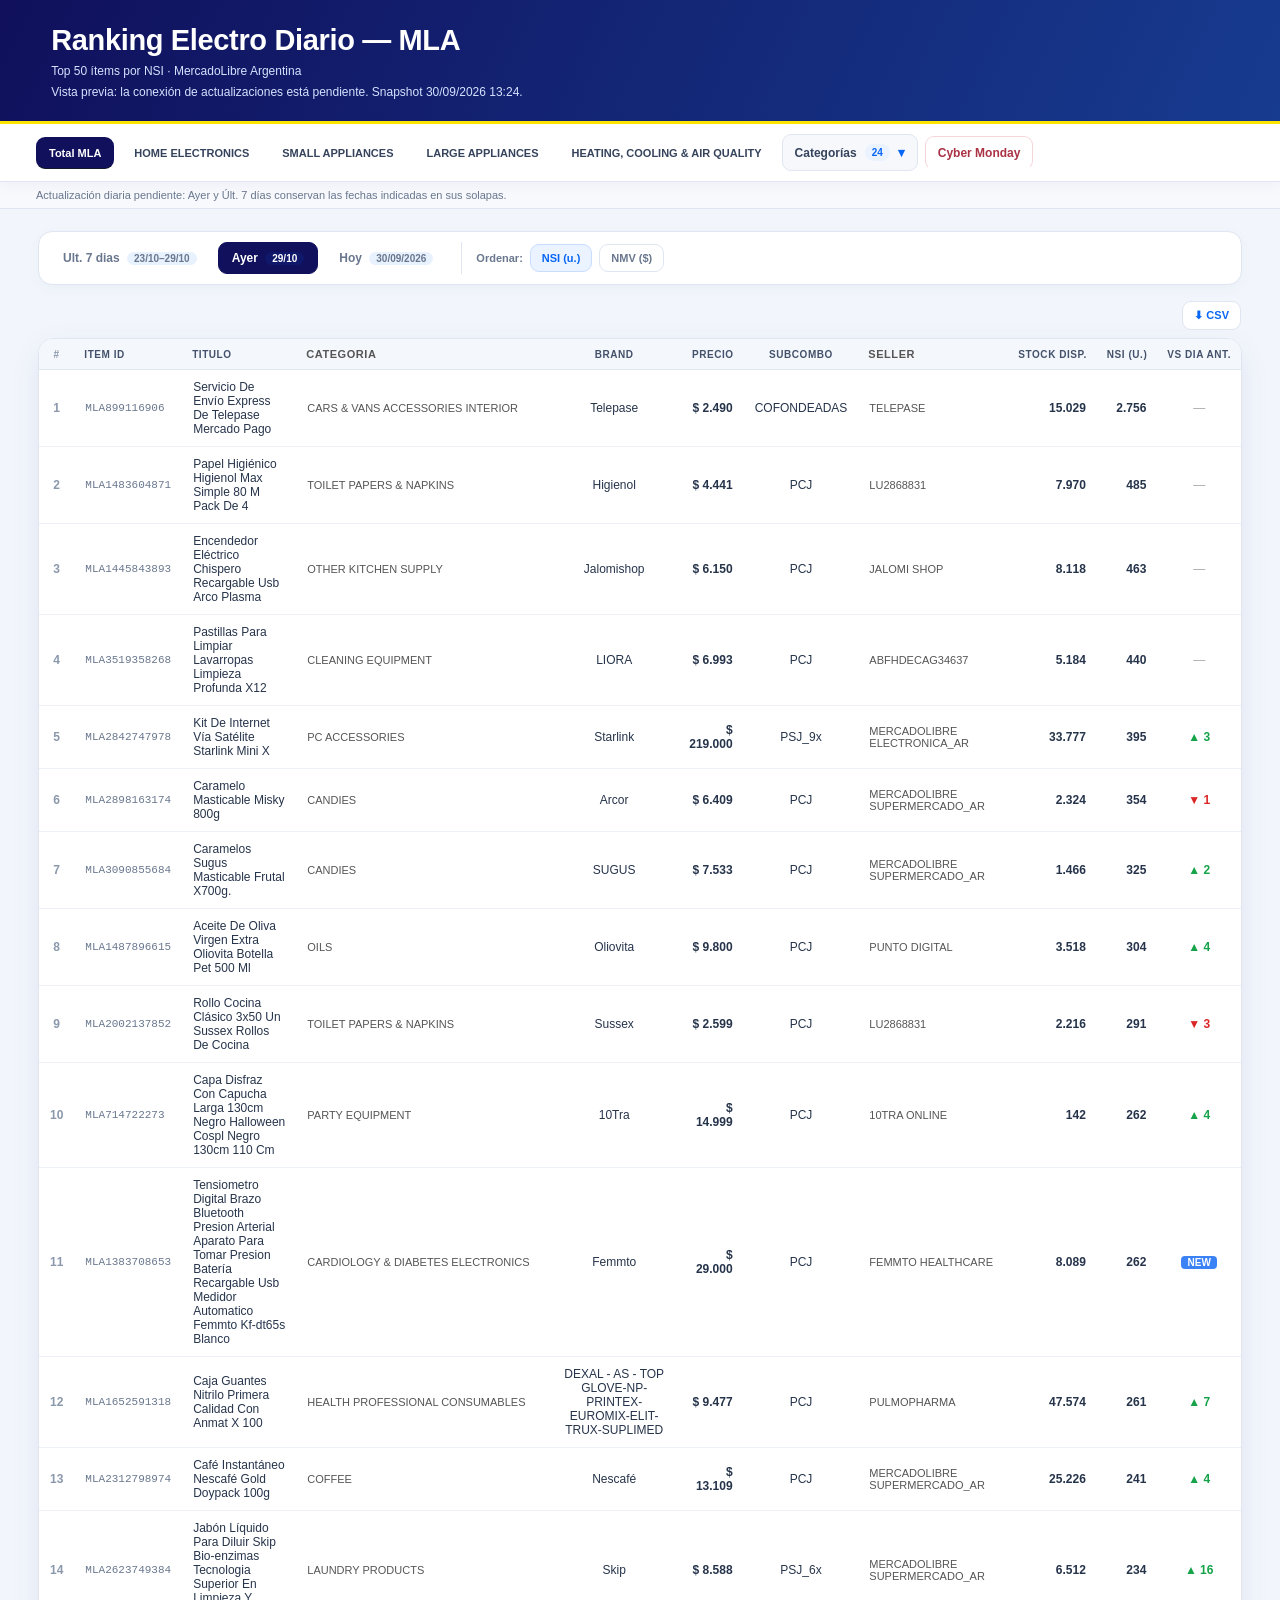
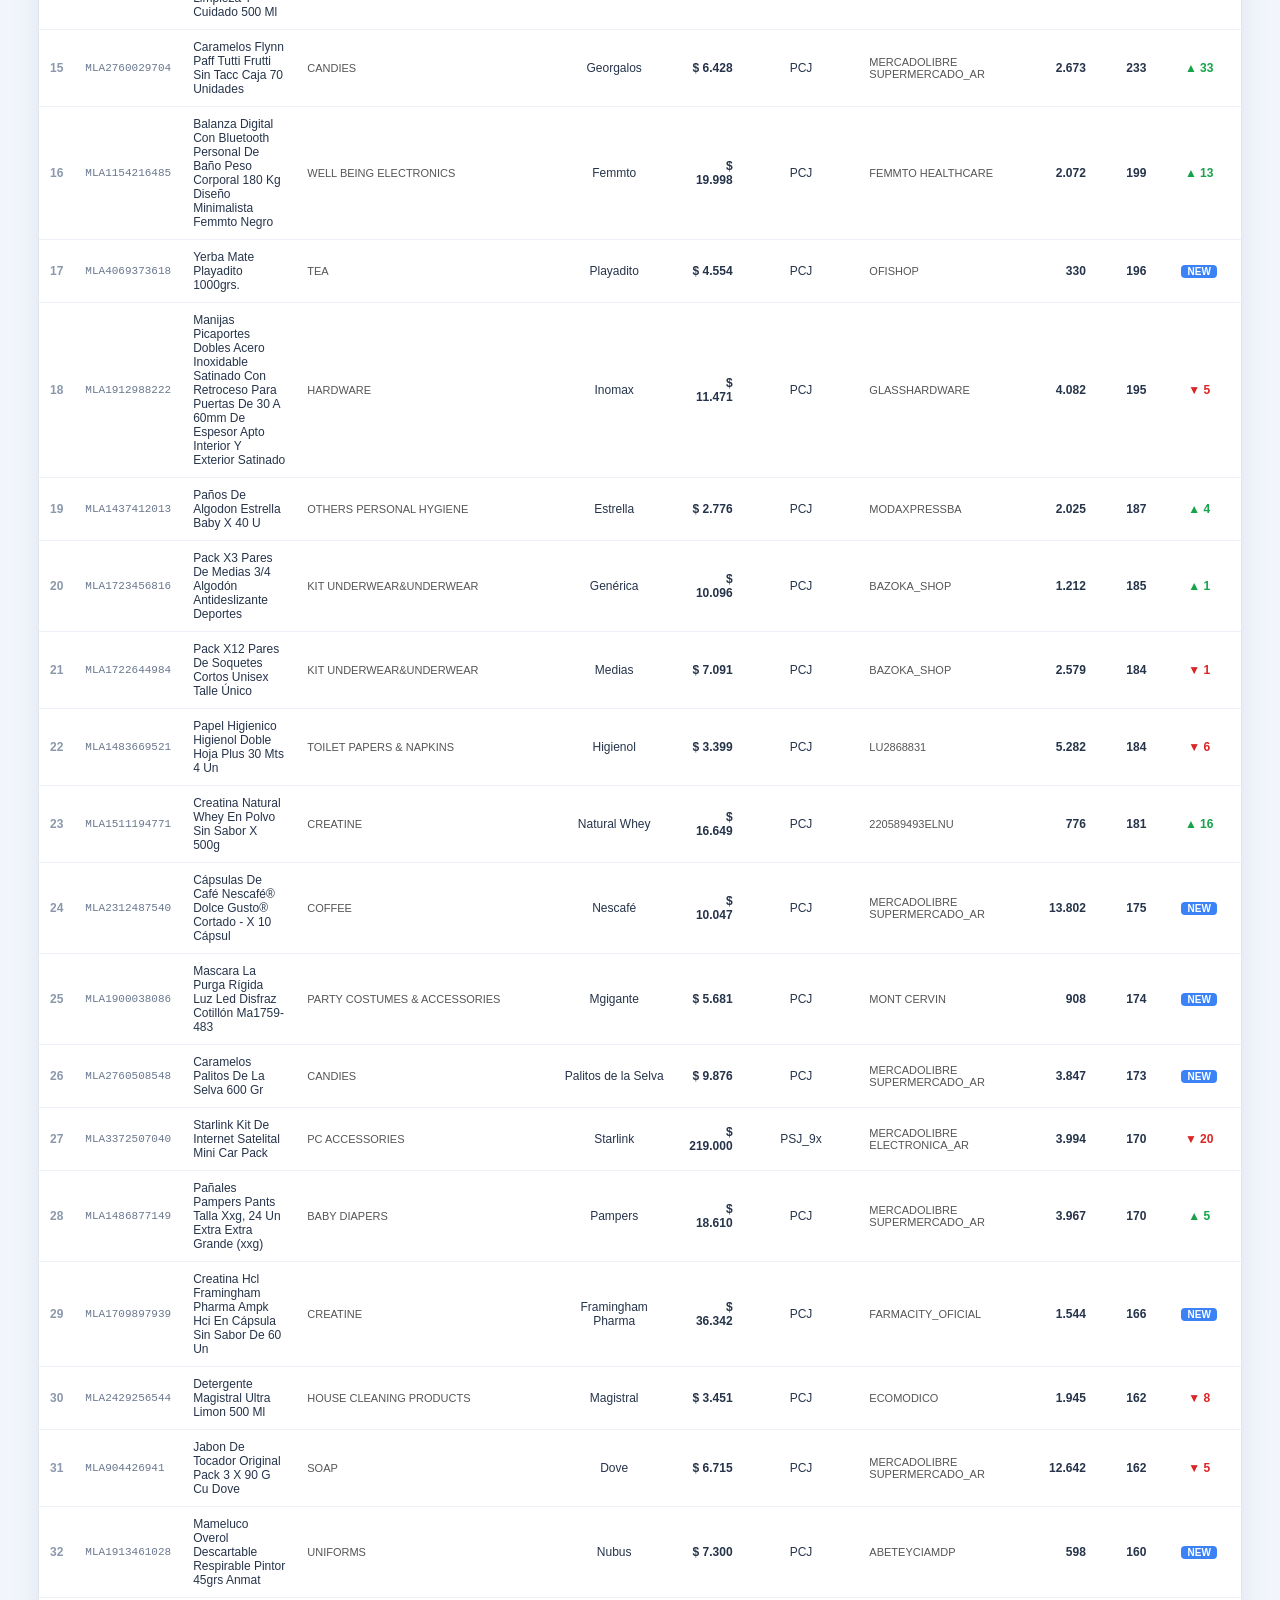
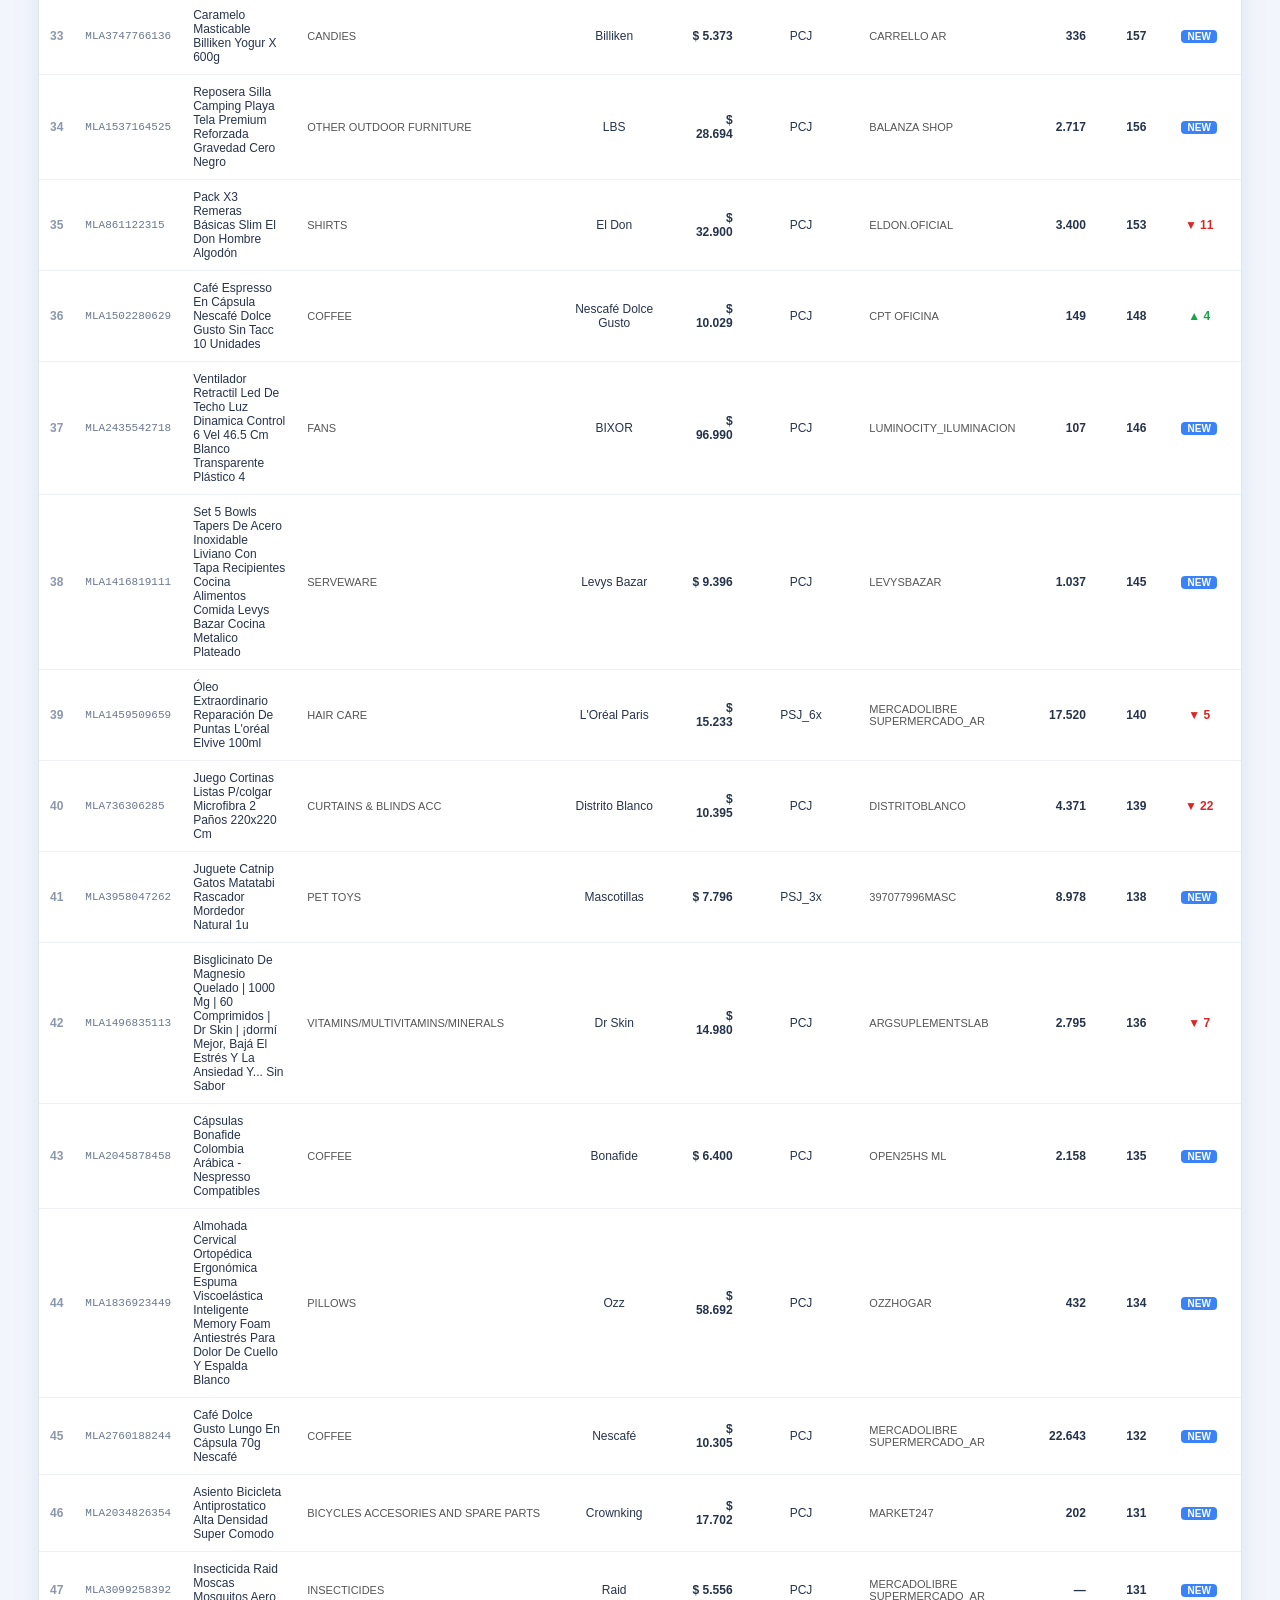
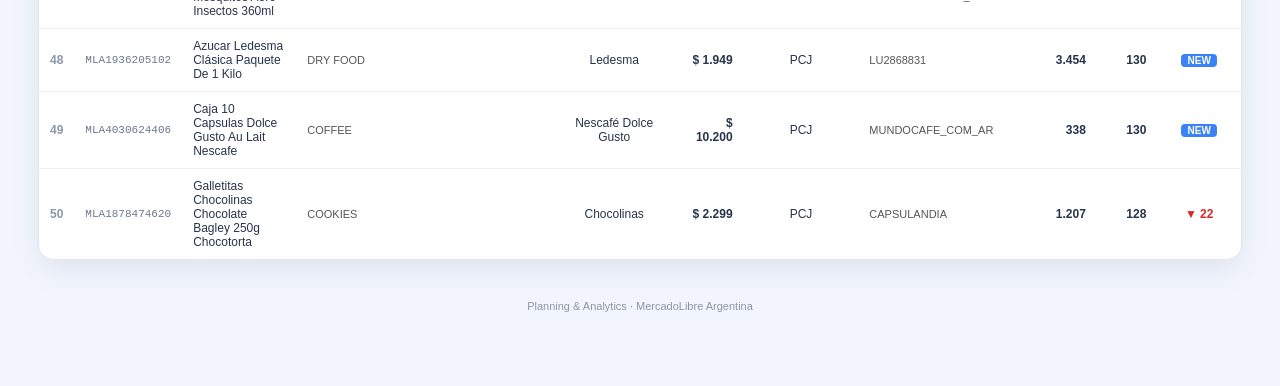
==== commit 5bf62522: "Keep event metric headers consistent for empty and future days" ====
--- a/index.html
+++ b/index.html
@@ -13,8 +13,8 @@
     if (!response.ok) throw new Error('No se pudo cargar el ranking');
     let html = await response.text();
     if (!html.includes('class="cat-tabs"') || !html.includes('</body>')) throw new Error('El formato del ranking cambió');
-    html = html.replace('</head>', '<link rel="stylesheet" href="theme-preview.css?v=20261030-4"></head>');
-    html = html.replace('</body>', '<script src="theme-preview.js?v=20261030-4"><\/script><script src="ranking-comparison.js?v=20261030-4"><\/script><script src="cyber-preview.js?v=20261030-4"><\/script><script src="refresh-preview.js?v=20261030-4"><\/script></body>');
+    html = html.replace('</head>', '<link rel="stylesheet" href="theme-preview.css?v=20261030-5"></head>');
+    html = html.replace('</body>', '<script src="theme-preview.js?v=20261030-5"><\/script><script src="ranking-comparison.js?v=20261030-5"><\/script><script src="cyber-preview.js?v=20261030-5"><\/script><script src="refresh-preview.js?v=20261030-5"><\/script></body>');
     document.open(); document.write(html); document.close();
   } catch (error) {
     document.getElementById('message').textContent = error.message;
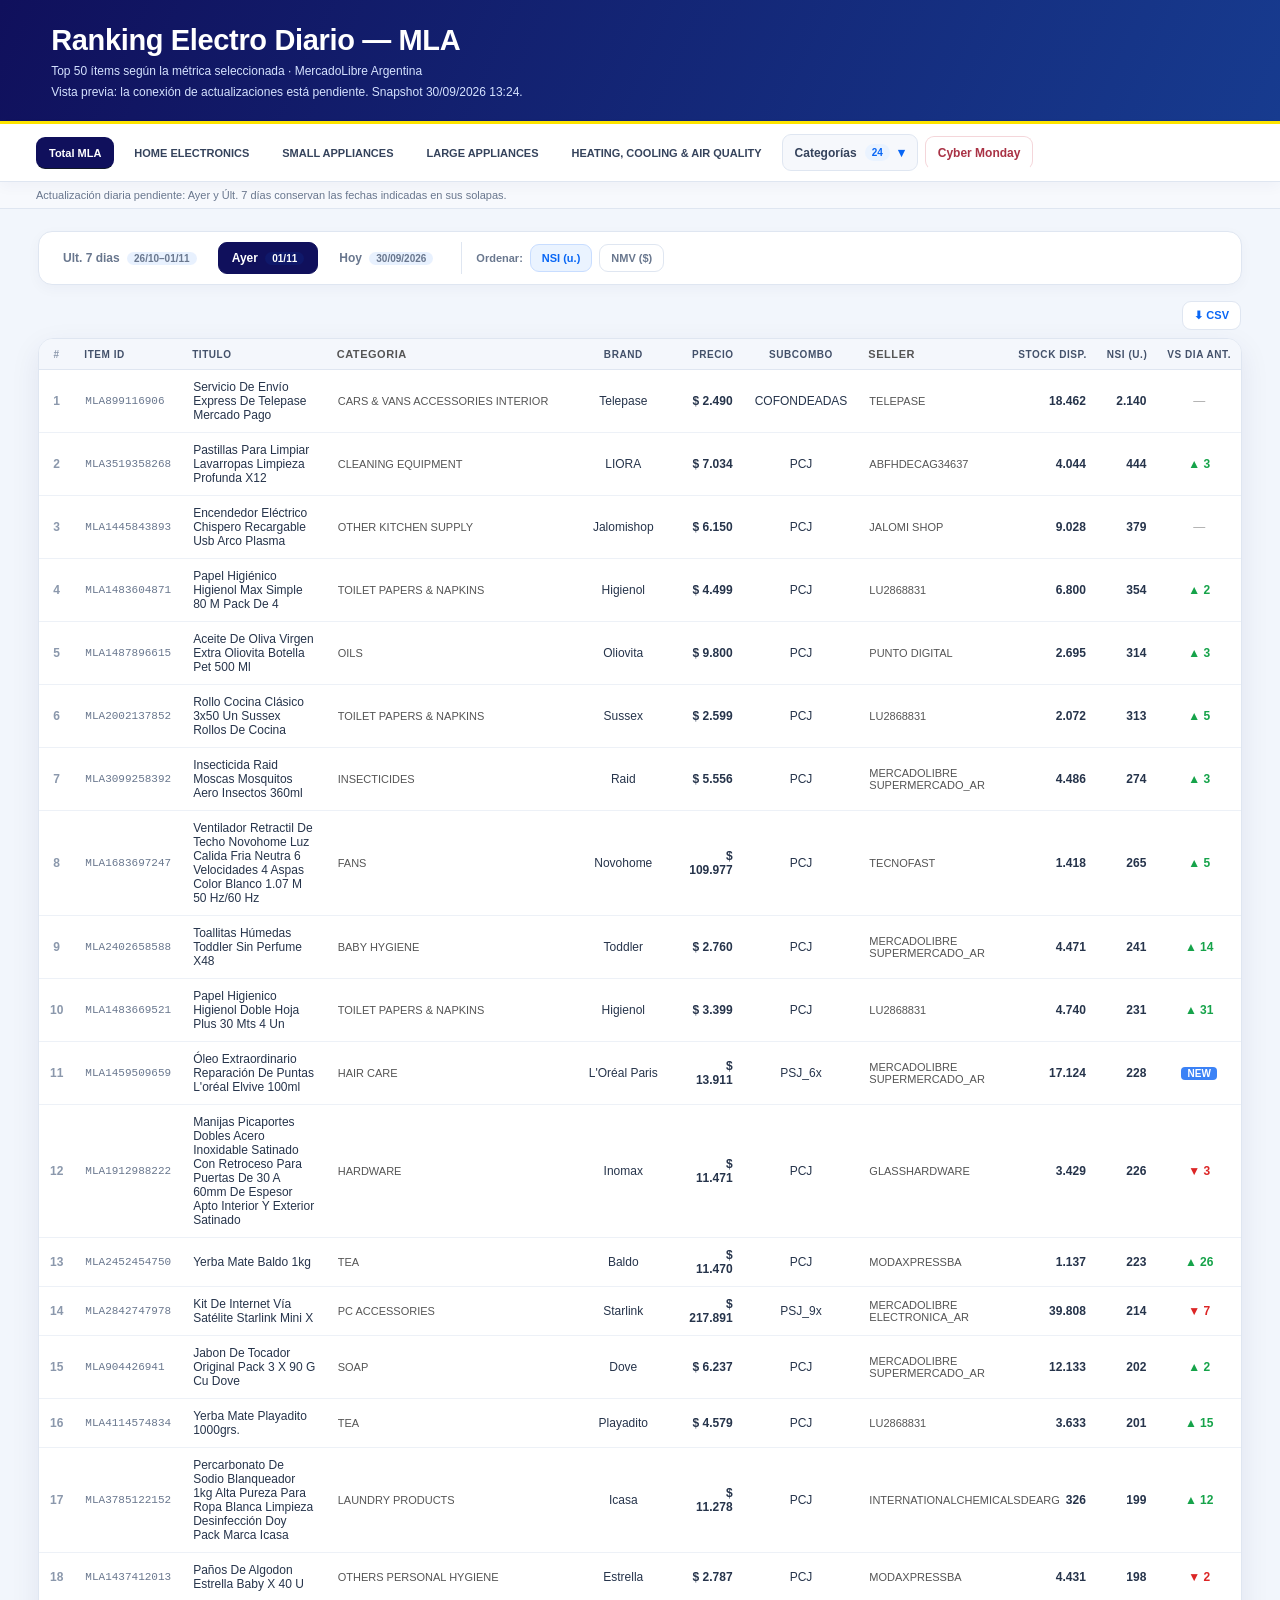
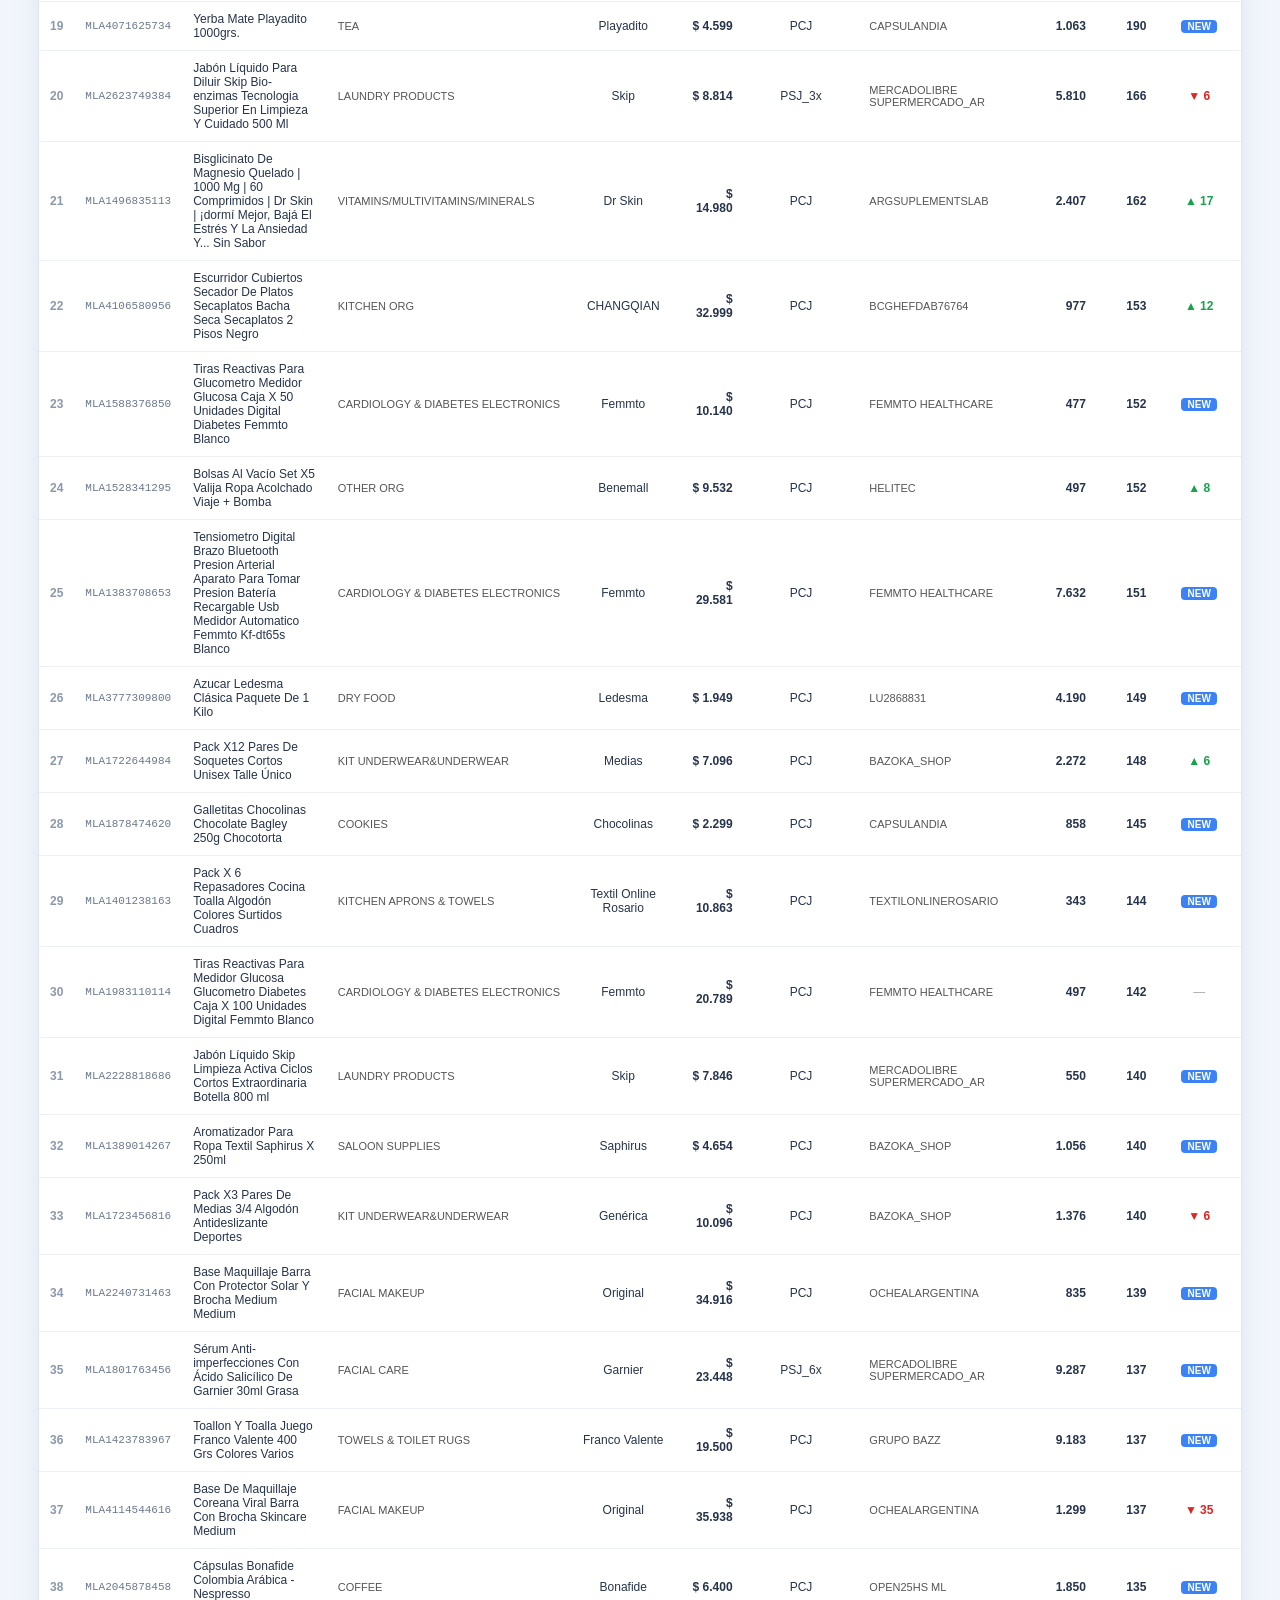
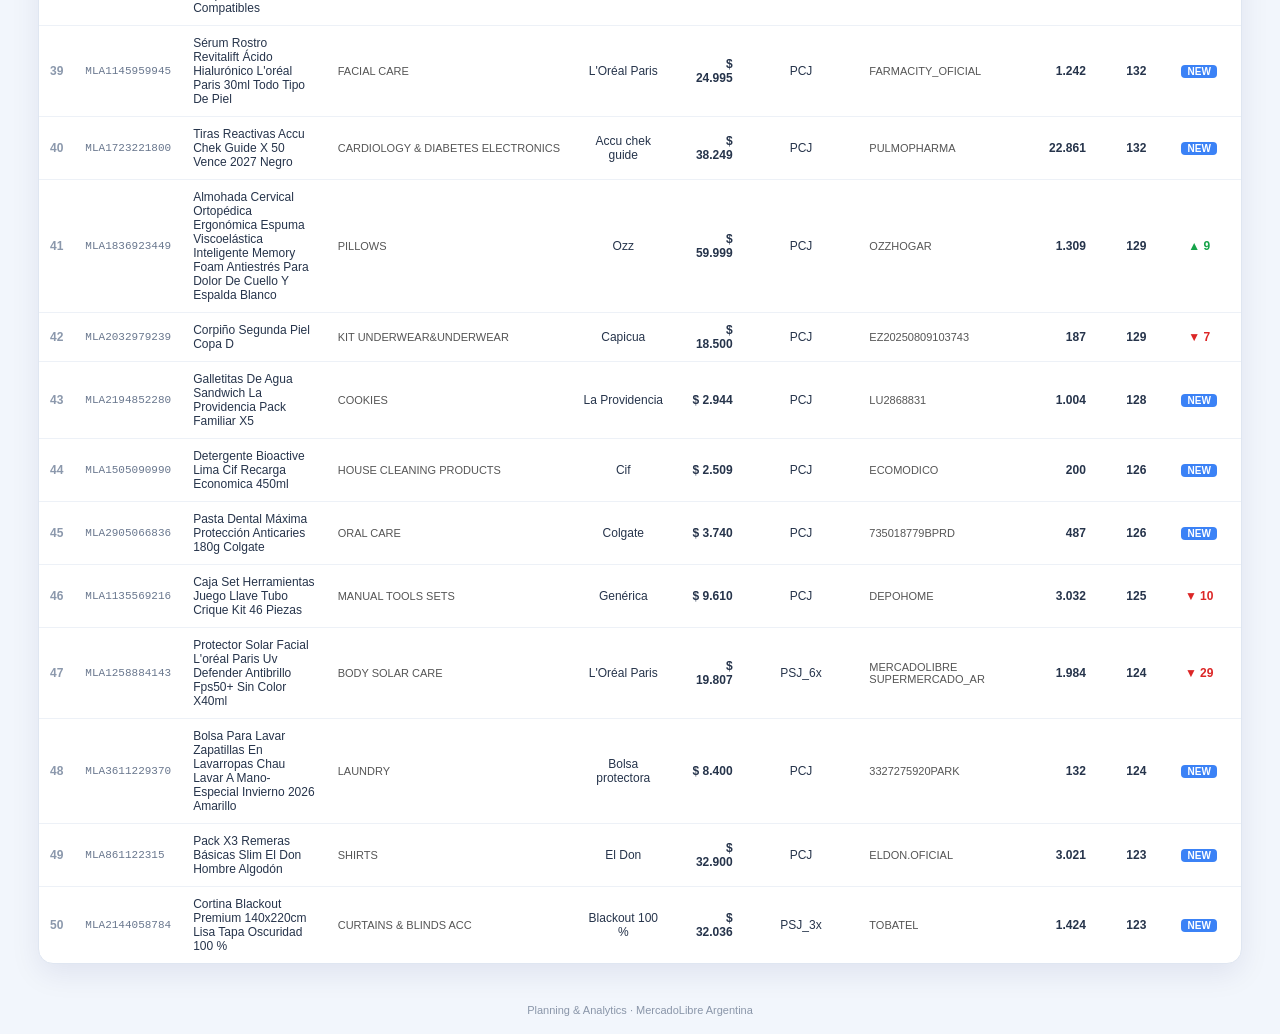
==== commit 5e1506b4: "Fix NMV Top 50 selection across full item universe" ====
--- a/index.html
+++ b/index.html
@@ -13,8 +13,8 @@
     if (!response.ok) throw new Error('No se pudo cargar el ranking');
     let html = await response.text();
     if (!html.includes('class="cat-tabs"') || !html.includes('</body>')) throw new Error('El formato del ranking cambió');
-    html = html.replace('</head>', '<link rel="stylesheet" href="theme-preview.css?v=20261030-5"></head>');
-    html = html.replace('</body>', '<script src="theme-preview.js?v=20261030-5"><\/script><script src="ranking-comparison.js?v=20261030-5"><\/script><script src="cyber-preview.js?v=20261030-5"><\/script><script src="refresh-preview.js?v=20261030-5"><\/script></body>');
+    html = html.replace('</head>', '<link rel="stylesheet" href="theme-preview.css?v=20261102-1"></head>');
+    html = html.replace('</body>', '<script src="theme-preview.js?v=20261102-1"><\/script><script src="ranking-comparison.js?v=20261102-1"><\/script><script src="cyber-preview.js?v=20261102-1"><\/script><script src="refresh-preview.js?v=20261102-1"><\/script></body>');
     document.open(); document.write(html); document.close();
   } catch (error) {
     document.getElementById('message').textContent = error.message;
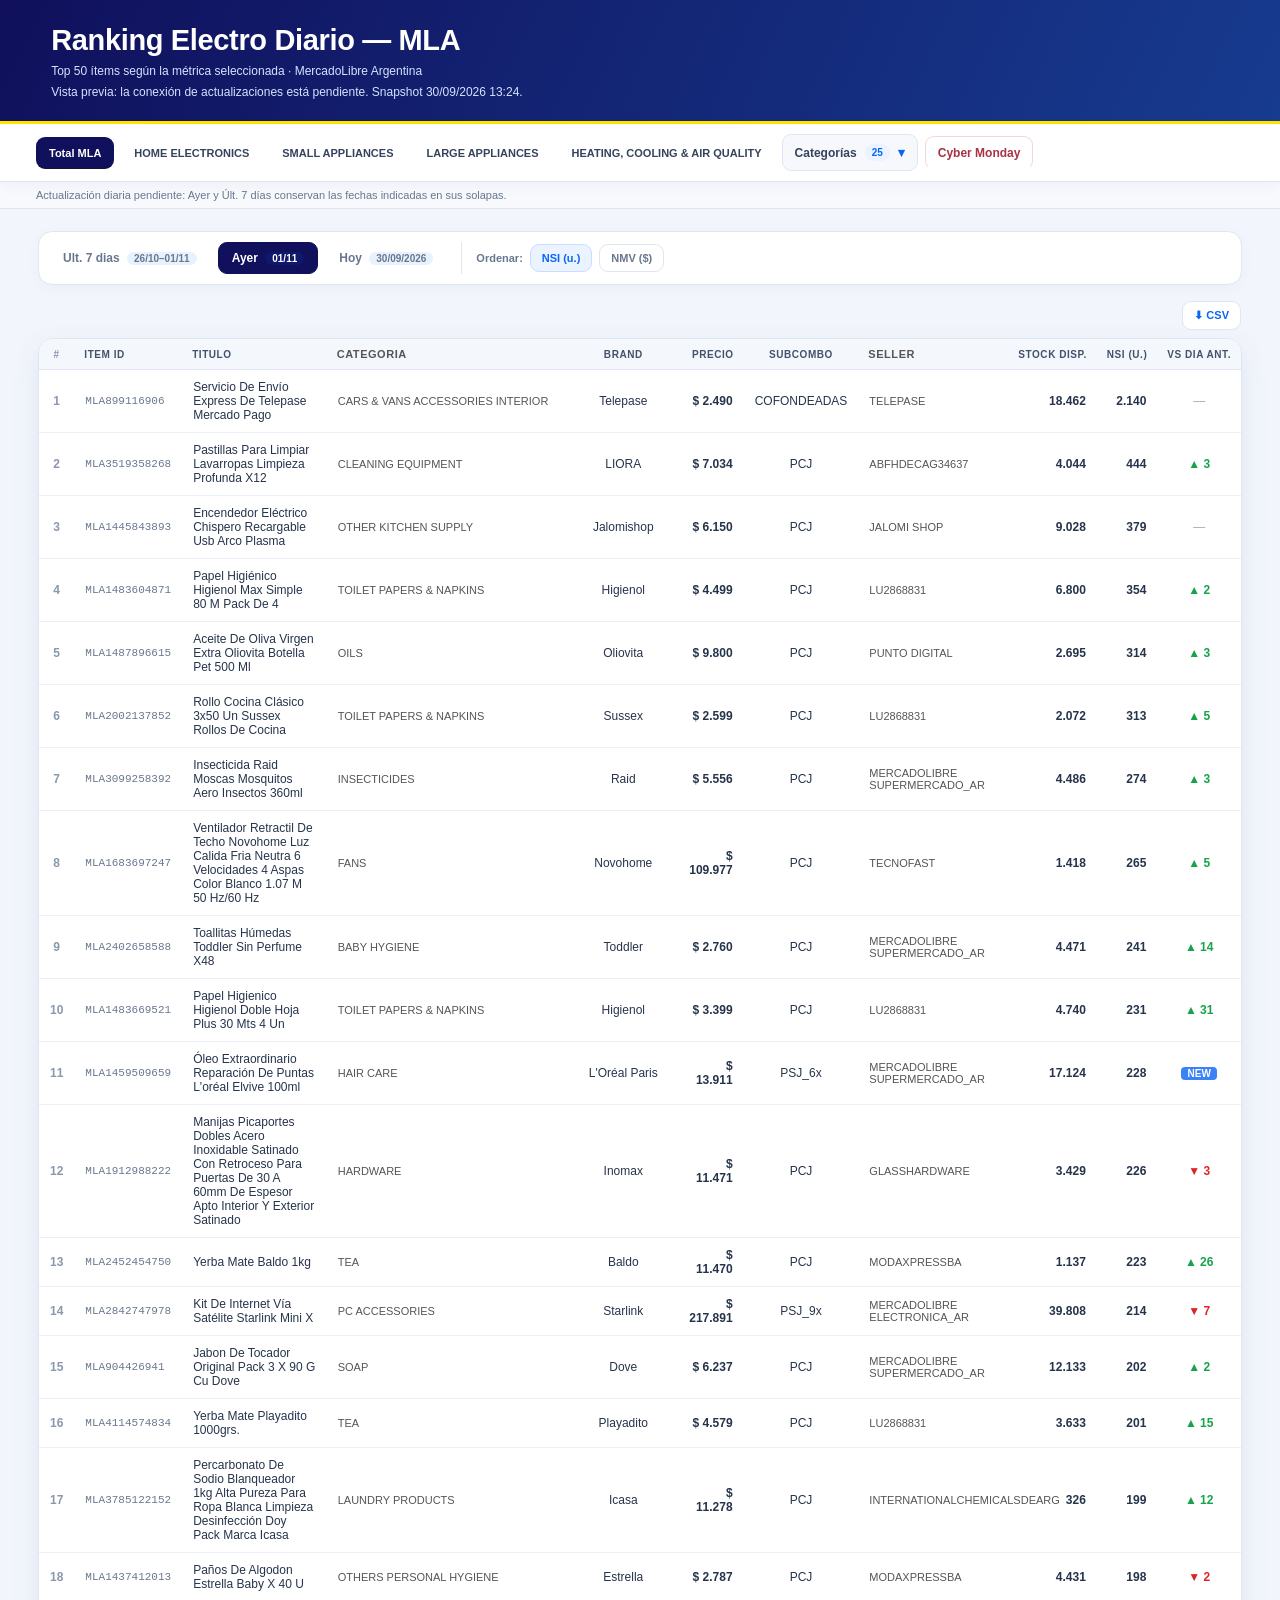
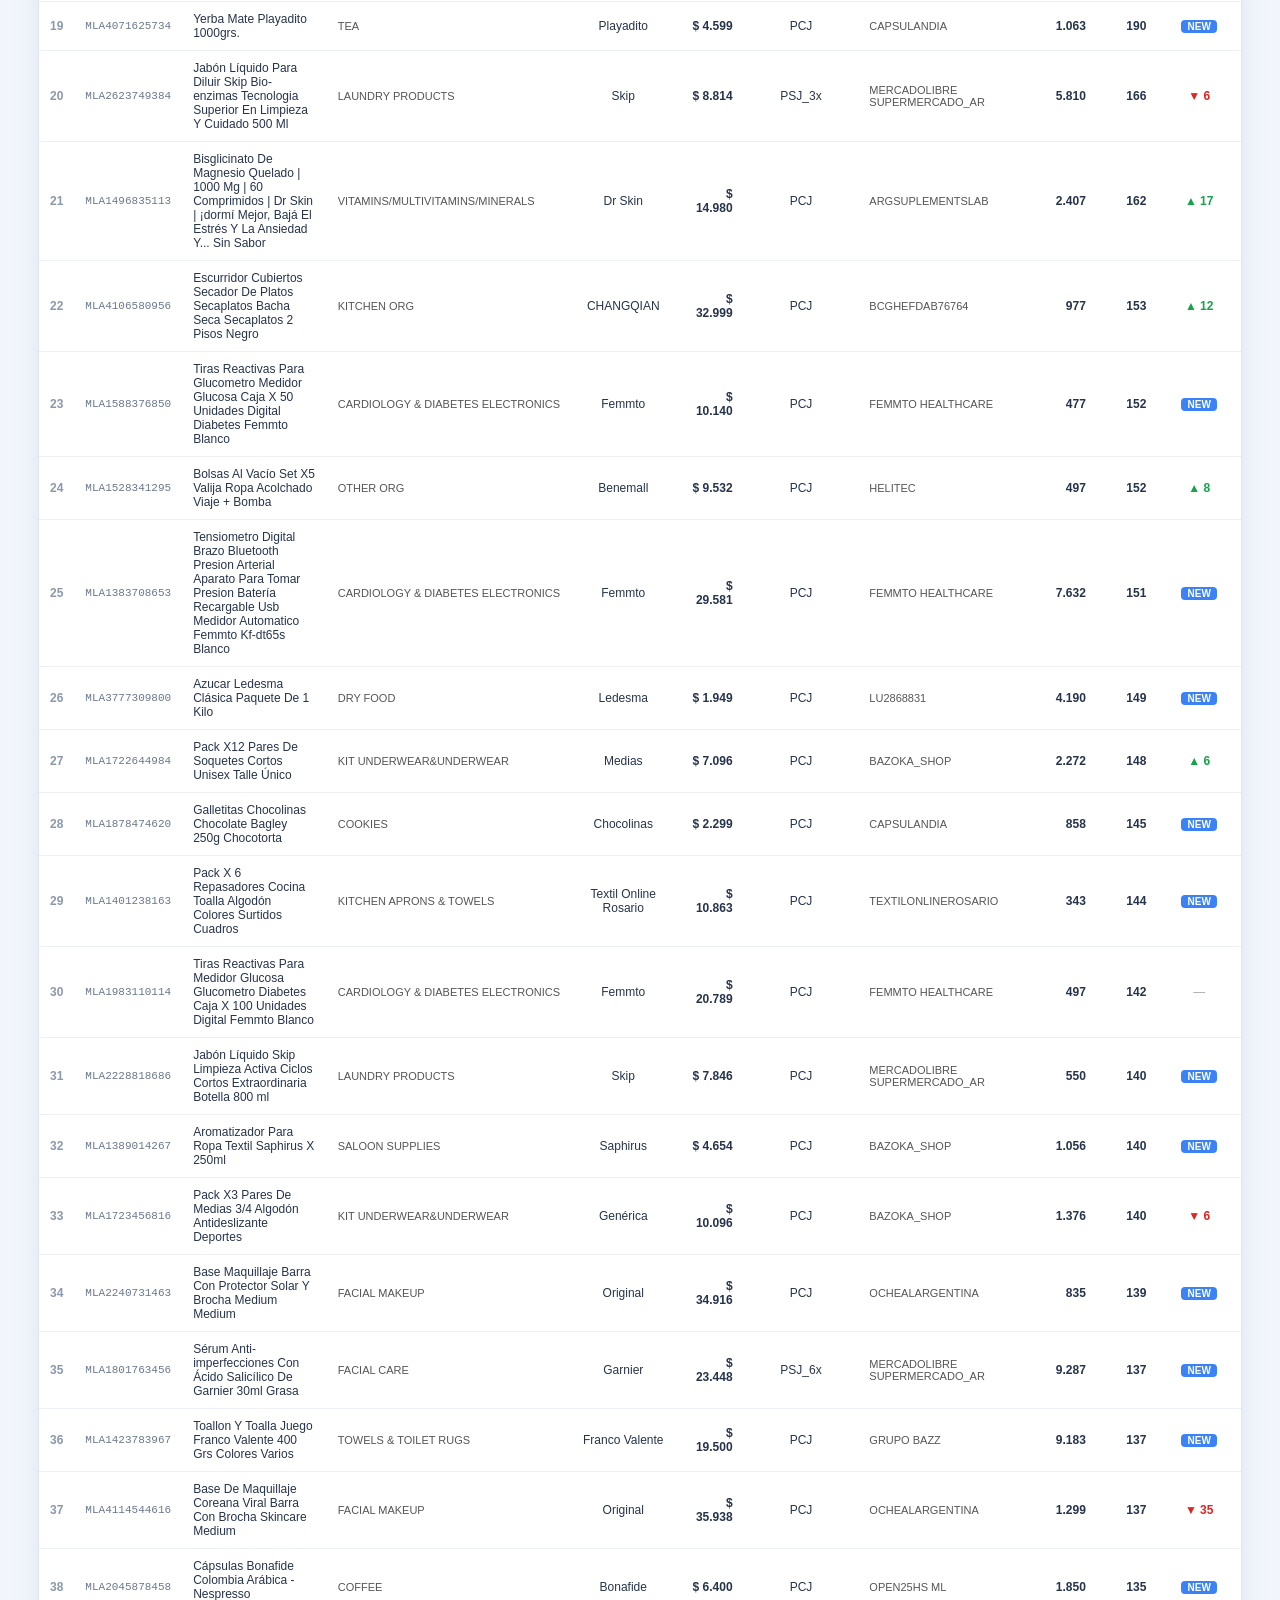
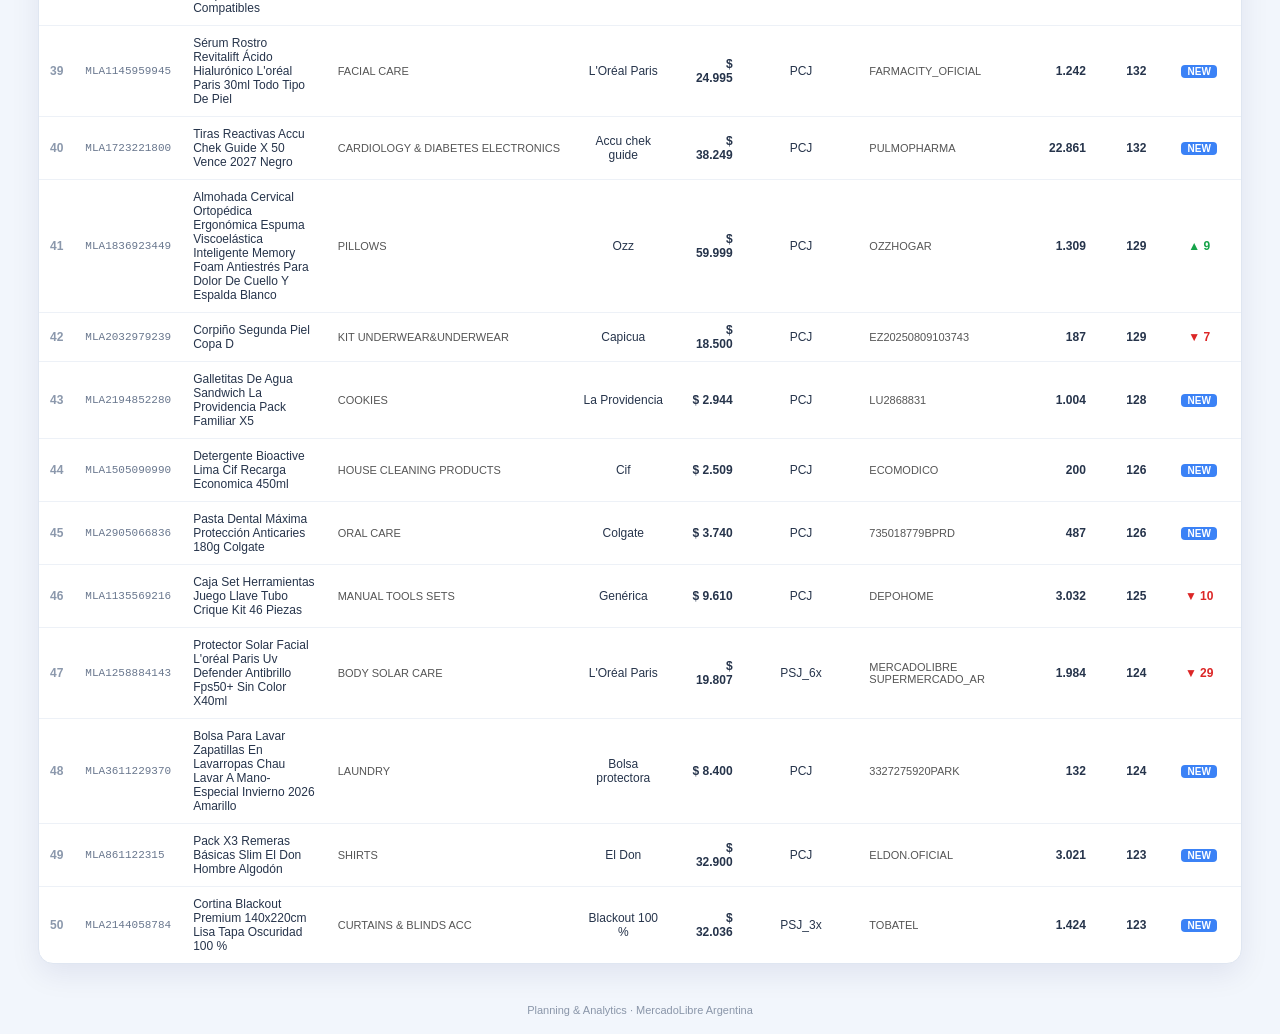
==== commit 9079f746: "Add Monitores category across daily, intraday and Cyber Monday views" ====
--- a/index.html
+++ b/index.html
@@ -13,8 +13,8 @@
     if (!response.ok) throw new Error('No se pudo cargar el ranking');
     let html = await response.text();
     if (!html.includes('class="cat-tabs"') || !html.includes('</body>')) throw new Error('El formato del ranking cambió');
-    html = html.replace('</head>', '<link rel="stylesheet" href="theme-preview.css?v=20261102-1"></head>');
-    html = html.replace('</body>', '<script src="theme-preview.js?v=20261102-1"><\/script><script src="ranking-comparison.js?v=20261102-1"><\/script><script src="cyber-preview.js?v=20261102-1"><\/script><script src="refresh-preview.js?v=20261102-1"><\/script></body>');
+    html = html.replace('</head>', '<link rel="stylesheet" href="theme-preview.css?v=20261102-2"></head>');
+    html = html.replace('</body>', '<script src="theme-preview.js?v=20261102-2"><\/script><script src="ranking-comparison.js?v=20261102-2"><\/script><script src="cyber-preview.js?v=20261102-2"><\/script><script src="refresh-preview.js?v=20261102-2"><\/script></body>');
     document.open(); document.write(html); document.close();
   } catch (error) {
     document.getElementById('message').textContent = error.message;
